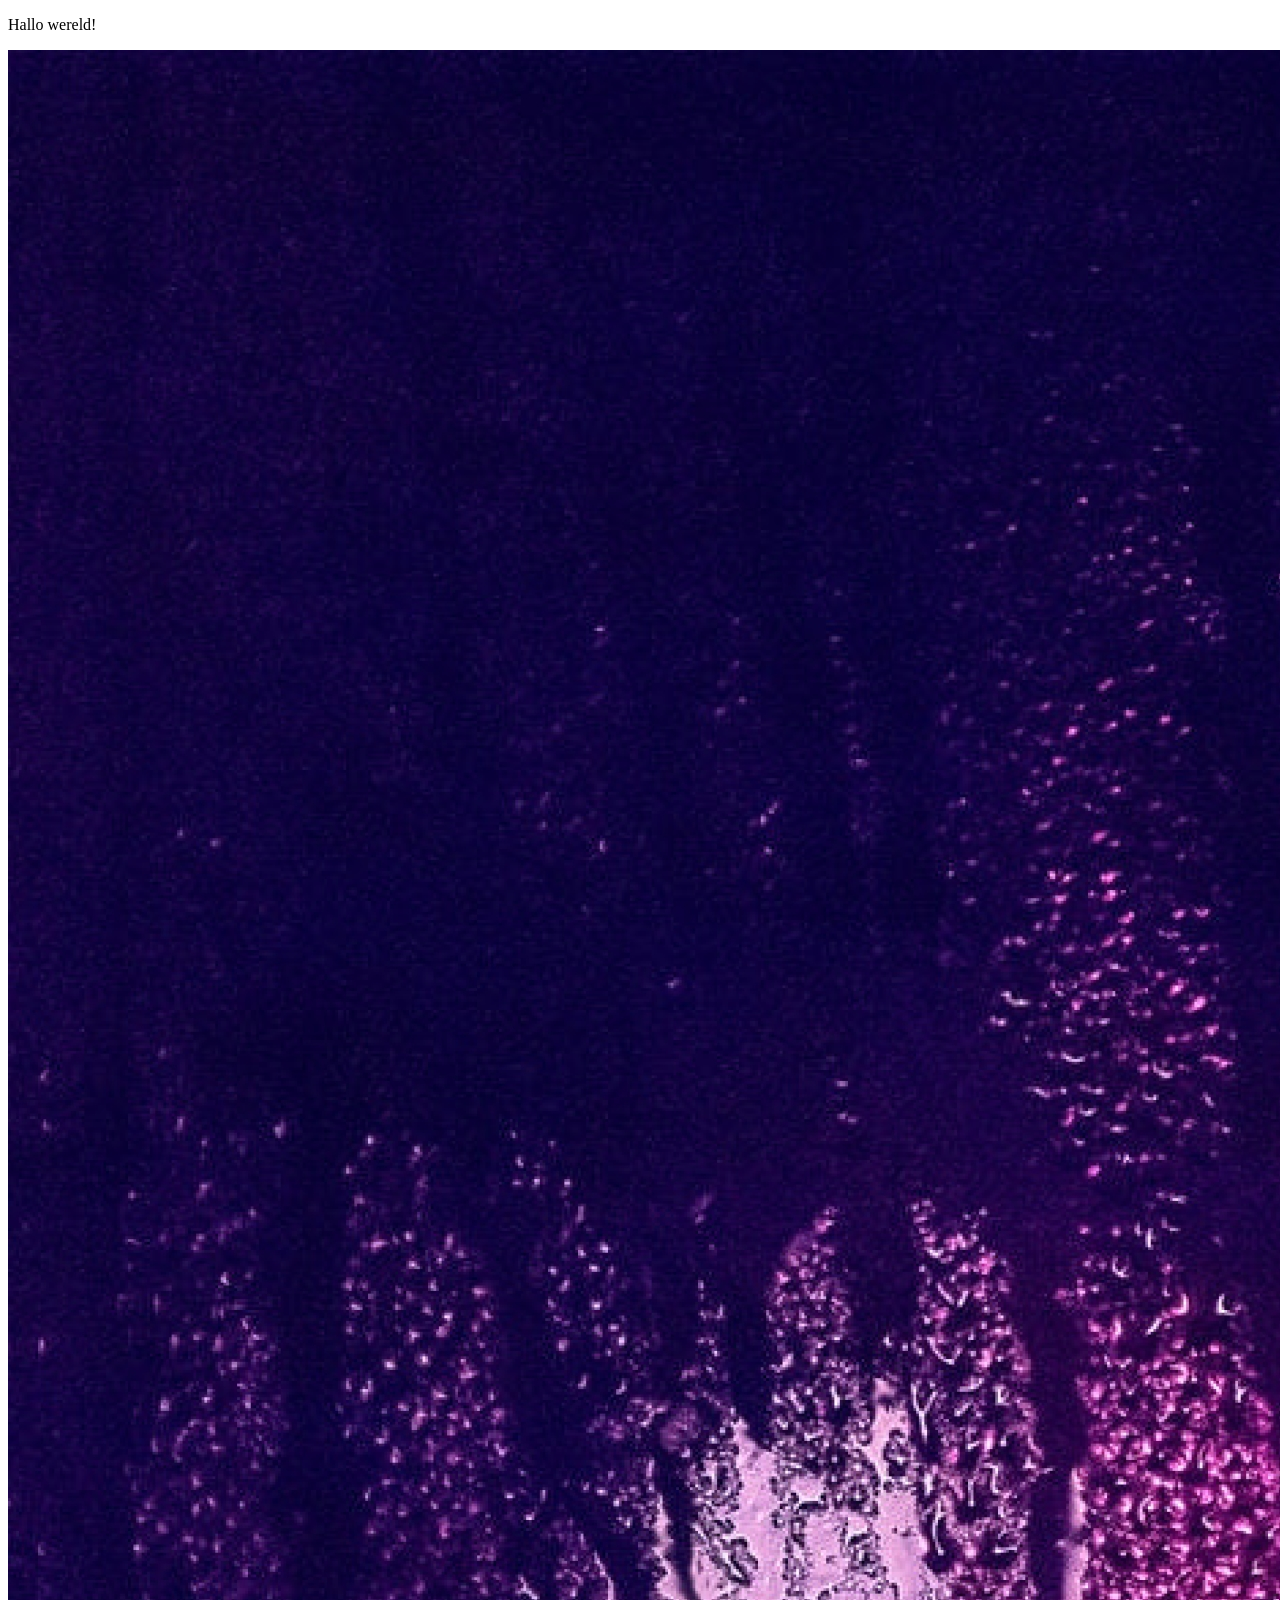
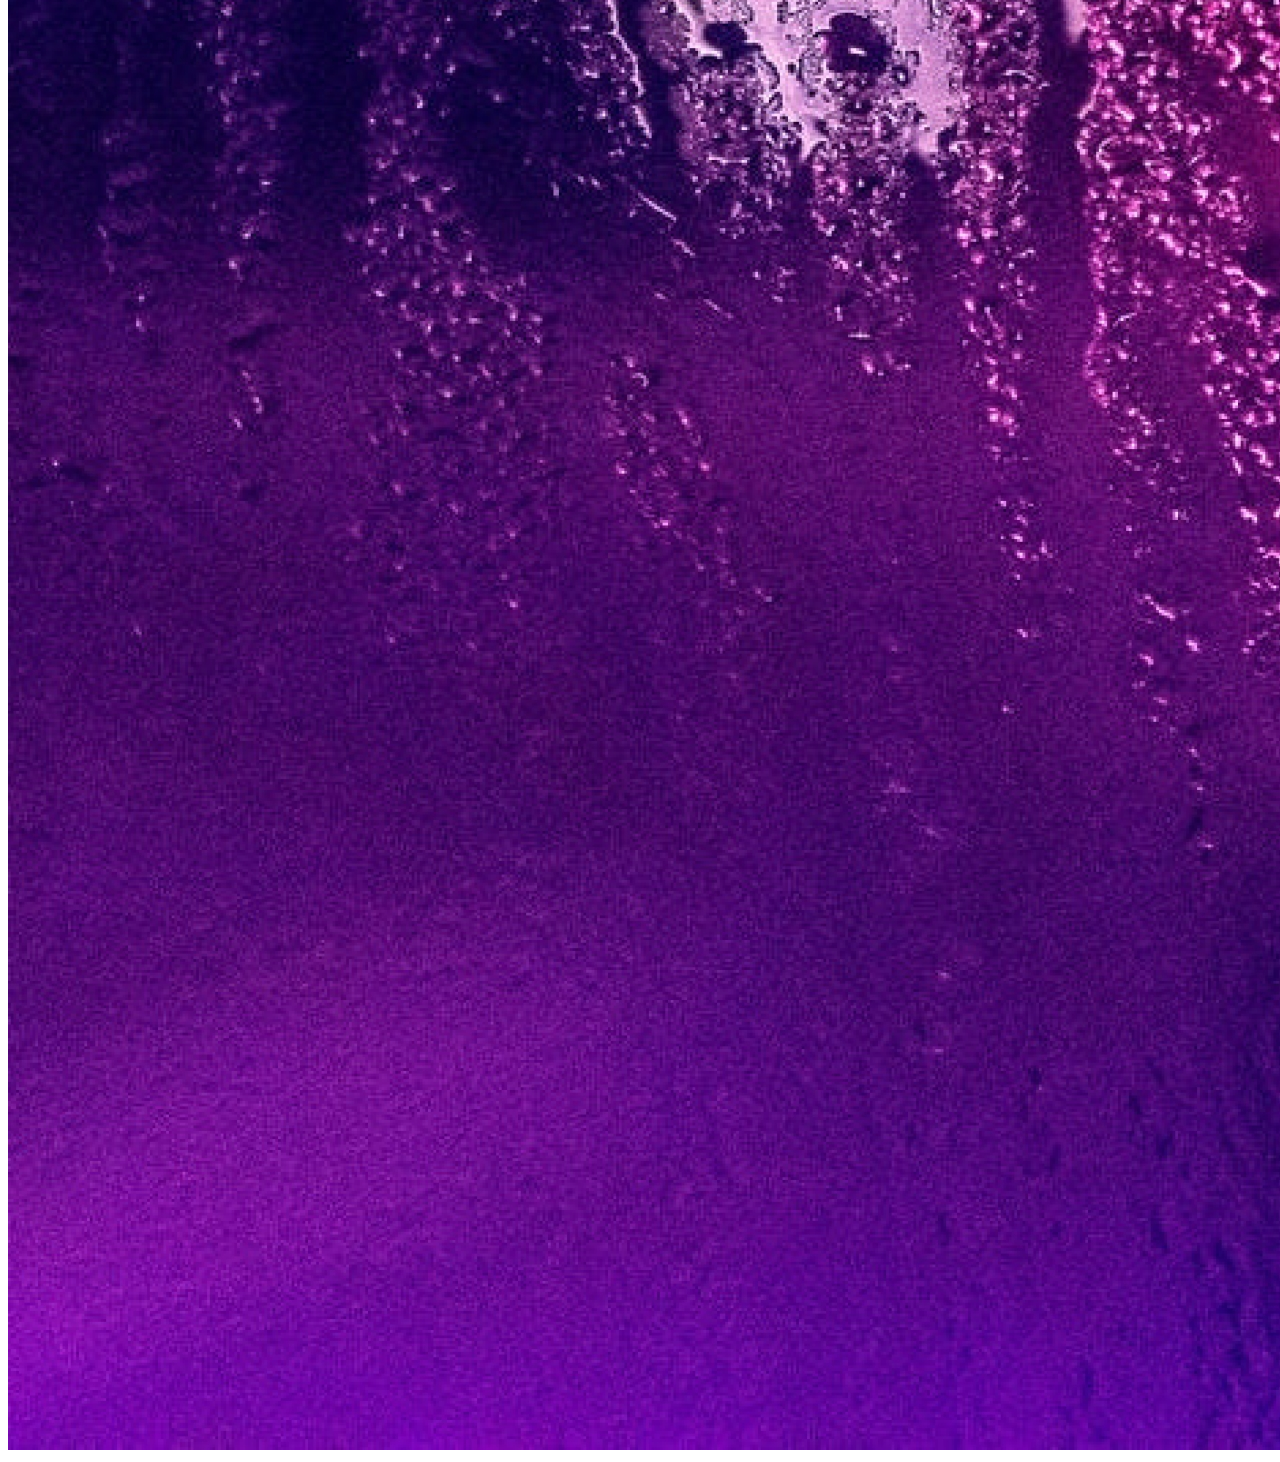
==== index.html @ 9f800e61 "added img and basic hello world text" ====
<!DOCTYPE html>
<html lang="en">
<head>
    <meta charset="UTF-8">
    <meta name="viewport" content="width=device-width, initial-scale=1.0">
    <title>Document</title>
</head>
<body>
    <p>Hallo wereld!</p>
    <img src="img/artwork.jpg" />
</body>
</html>
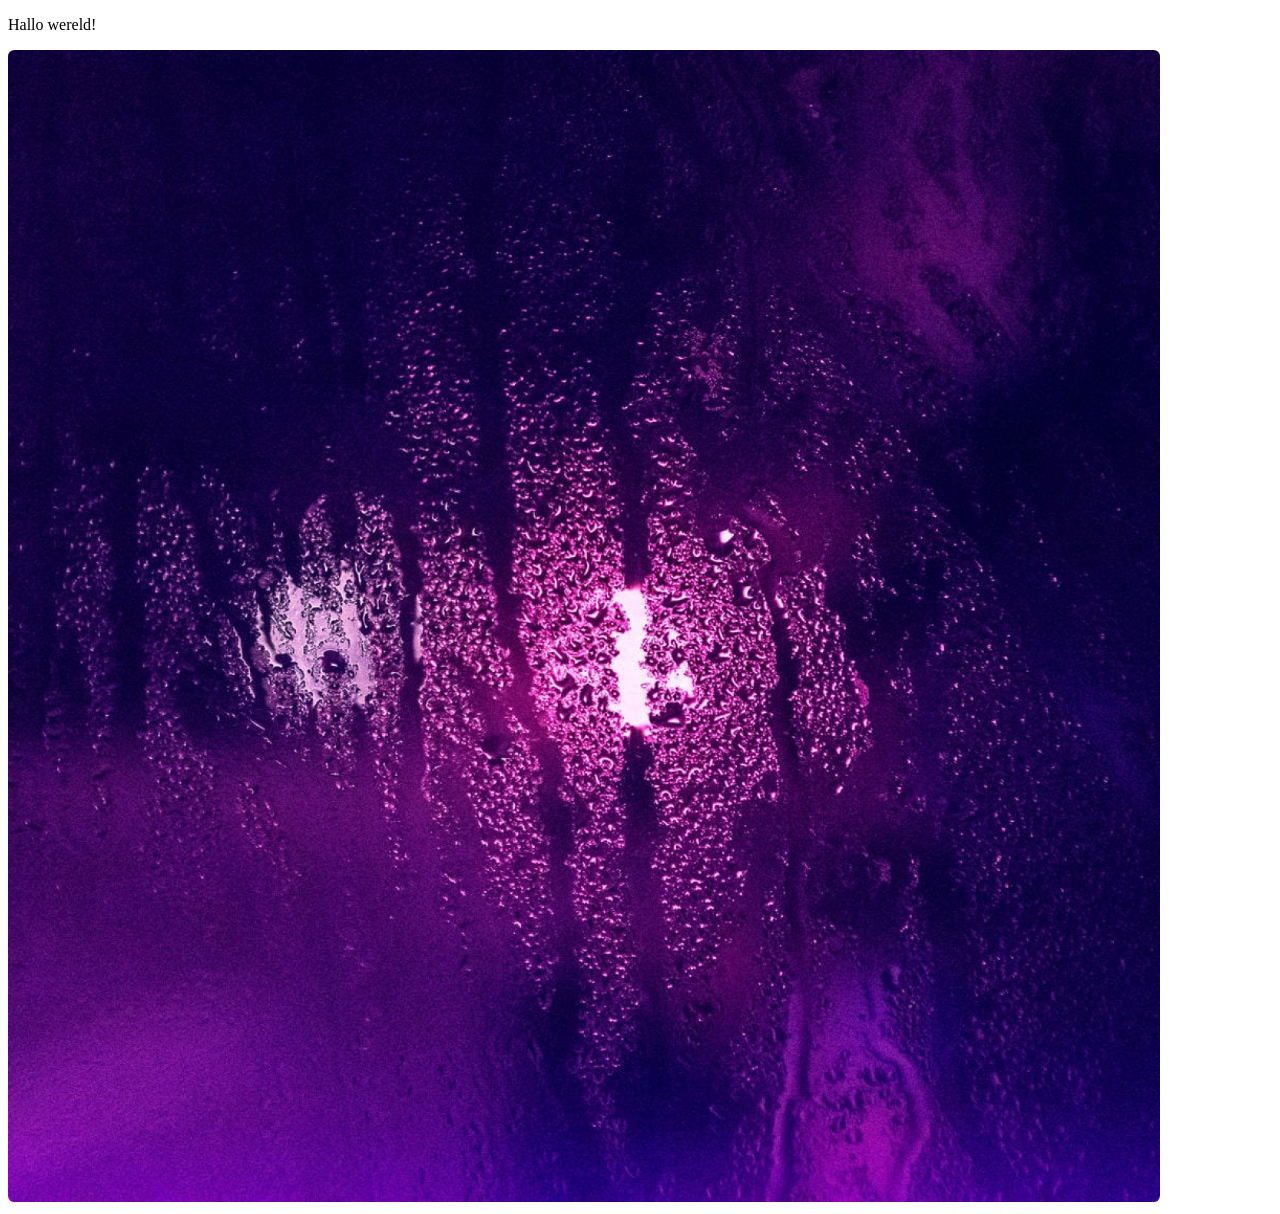
==== commit 4c7ddd2f: "forgot to reference the html file to the css file also added little border the img if you noticed" ====
--- a/index.html
+++ b/index.html
@@ -1,6 +1,7 @@
 <!DOCTYPE html>
 <html lang="en">
 <head>
+    <link rel="stylesheet" href="style.css"/>
     <meta charset="UTF-8">
     <meta name="viewport" content="width=device-width, initial-scale=1.0">
     <title>Document</title>
--- a/style.css
+++ b/style.css
@@ -0,0 +1,7 @@
+img  {
+    height: 90vw;
+    width: 90vw;
+    border-radius: 0.5vw;
+    alt: "Close-up of water droplets and condensation streaming down a glass surface, backlit by neon pink and purple light creating a moody, atmospheric glow.";
+}
+
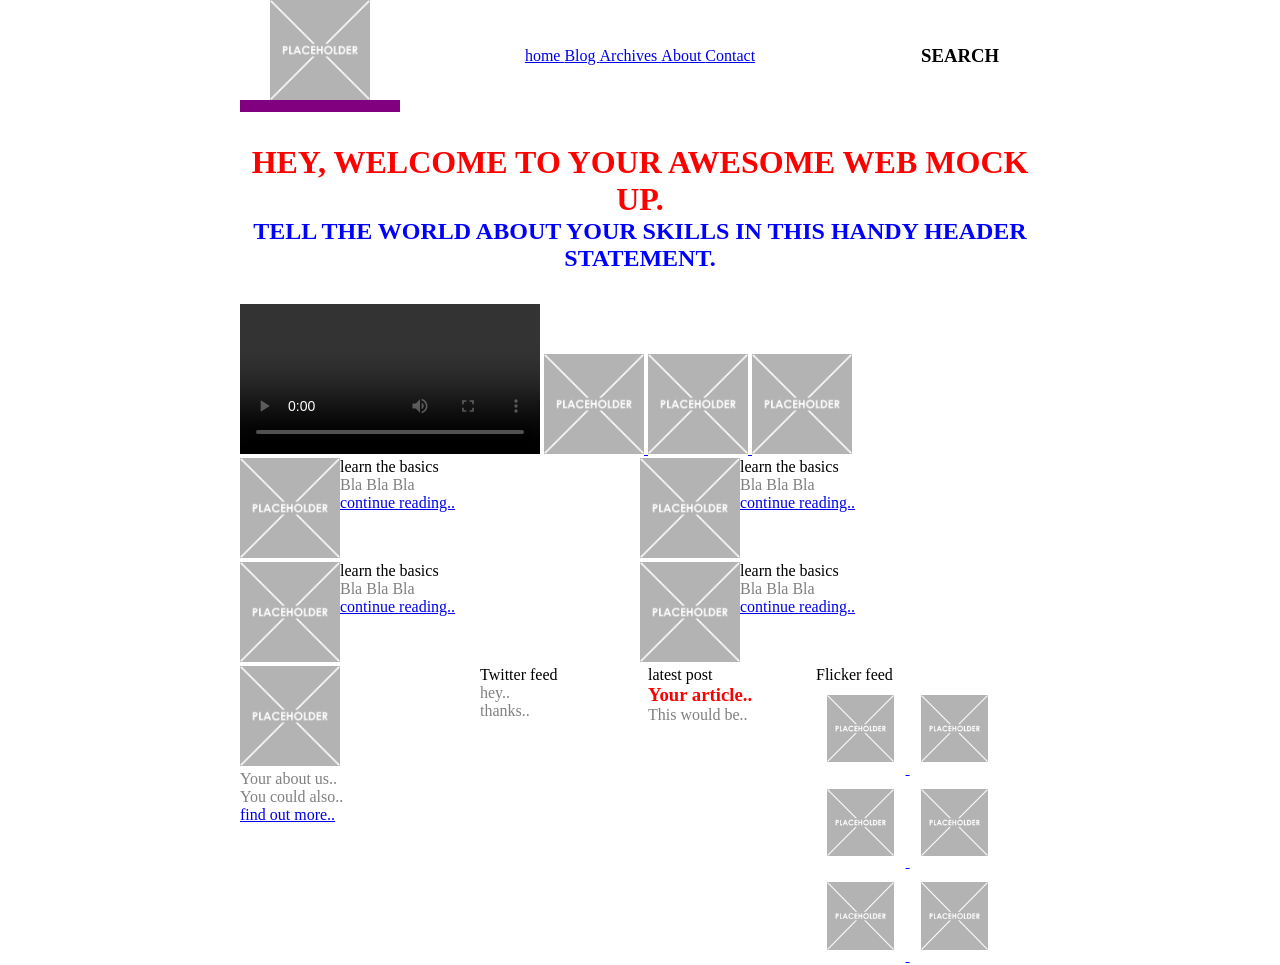
==== commit c24b3cac: "assignment" ====
--- a/index.html
+++ b/index.html
@@ -1,13 +1,207 @@
 <!DOCTYPE html>
 <html lang="en">
 <head>
-    <link rel="stylesheet" href="style.css"/>
-    <meta charset="UTF-8">
-    <meta name="viewport" content="width=device-width, initial-scale=1.0">
-    <title>Document</title>
+    <meta charset="UTF-8"/>    
+    <meta name="viewport" content="width=device-width, initial-scale=1.0"/>
+    <meta name = "description" content="Animated steampunk action-television series createdd by Christian Linke and Alex Yee."/>
+    <link rel="stylesheet"
+        type="text/css"
+        href="css/style.css"
+        />
+    <meta name="author" content="Fortiche" />
+    <title>Assignment - playing with floating</title>
 </head>
 <body>
-    <p>Hallo wereld!</p>
-    <img src="img/artwork.jpg" />
+    <nav id="main_menu">
+        <a href="#">
+            <img src="img/x.png" alt="" title="" />
+        <a/>
+        <ul>
+            <li>
+                <a href="#">
+                home
+                </a>
+            </li>
+            <li>
+                <a href="blog.html">
+                Blog
+                </a>
+            </li>
+            <li>
+                <a href="archives.html">
+                Archives
+                </a>
+            </li>
+
+            <li>
+                <a href="about.html">
+                About
+                </a>
+            </li>
+
+            <li>
+                <a href="contact.html">
+                Contact
+                </a>
+            </li>
+        </ul>
+        <form>
+        <h3>SEARCH</h3>
+        </form>
+    </nav>
+
+    <header id="company_payoff">
+        <h1>
+            Hey&comma; welcome to your awesome web mock up.
+        </h1>
+        <h2>
+            Tell the world about your skills in this handy header statement.
+        </h2>
+    </header>
+
+    <aside id="company_aside">
+        <video controls autoplay id="company_aside_video">
+            <source src="video/x.mp4" type="video/mp4">
+            <source src="video/c.ogg" type="video/ogg">
+            Hee you oldschool dude. you do not support video.
+        </video>
+
+        <a href="#">
+            <img src="img/x.png" alt="" title="" />
+        </a>
+        <a href="#">
+            <img src="img/x.png" alt="" title="" />
+        </a>
+        <a href="#">
+            <img src="img/x.png" alt="" title="" />
+        </a>
+    </aside>
+
+    <main>
+        <article class="main_article">
+            <a href="#">
+                <img src="img/x.png" alt="" title=""/>
+            </a>
+            <header>
+                learn the basics
+            </header>
+            <p>
+            Bla Bla Bla
+            </p>
+            <a href="#">
+                continue reading..
+            </a>
+        </article>
+
+        <article class="main_article">
+            <a href="#">
+                <img src="img/x.png" alt="" title=""/>
+            </a>
+            <header>
+                learn the basics
+            </header>
+            <p>
+            Bla Bla Bla
+            </p>
+            <a href="#">
+                continue reading..
+            </a>
+        </article>
+
+        <article class="main_article">
+            <a href="#">
+                <img src="img/x.png" alt="" title=""/>
+            </a>
+            <header>
+                learn the basics
+            </header>
+            <p>
+            Bla Bla Bla
+            </p>
+            <a href="#">
+                continue reading..
+            </a>
+        </article>
+
+        <article class="main_article">
+            <a href="#">
+                <img src="img/x.png" alt="" title=""/>
+            </a>
+            <header>
+                learn the basics
+            </header>
+            <p>
+            Bla Bla Bla
+            </p>
+            <a href="#">
+                continue reading..
+            </a>
+        </article>
+    </main>
+
+    <footer id="company_footer">
+        <section id="company_footer_section_1">
+            <a href="#">
+                <img src="img/x.png" alt="" title="" />
+            </a>
+            <p>
+                Your about us..
+            </p>
+            <p>
+                You could also..
+            </p>
+            <a href="#">
+                find out more..
+            </a>
+        </section>
+
+        <section id="company_footer_section_2">
+        <aside>
+            <header>
+                Twitter feed
+            </header>
+            <p>
+                hey..
+            </p>
+            <p>
+                thanks..
+            </p>
+        </aside>
+        <article>
+            <header>
+                latest post
+            </header>
+            <h1>
+                Your article..
+            </h1>
+            <p>
+                This would be..
+            </p>
+        </article>
+        <header>
+            Flicker feed
+        </header>
+            <section>
+                <a href="https://www.flickr.com/">
+                    <img src="img/x.png" alt="" title="" />
+                </a>
+                <a href="https://www.flickr.com/">
+                    <img src="img/x.png" alt="" title="" />
+                </a>
+                <a href="https://www.flickr.com/">
+                    <img src="img/x.png" alt="" title="" />
+                </a>
+                <a href="https://www.flickr.com/">
+                    <img src="img/x.png" alt="" title="" />
+                </a>
+                <a href="https://www.flickr.com/">
+                    <img src="img/x.png" alt="" title="" />
+                </a>
+                <a href="https://www.flickr.com/">
+                    <img src="img/x.png" alt="" title="" />
+                </a>
+            </section>
+        </section>
+    </footer>
 </body>
 </html>
--- a/css/style.css
+++ b/css/style.css
@@ -0,0 +1,122 @@
+* {
+    border: 0;
+    margin: 0;
+    padding: 0;
+    background-color: #fff;
+}
+
+body {
+    background-color: purple;
+    width: 800px;
+    margin: auto;
+}
+
+img {
+    width: 100px;
+
+}
+
+h1 {
+    color: red;
+}
+
+h2 {
+    color: blue;
+}
+
+p {
+    color: gray;
+}
+
+#main_menu > a {
+    width: 20%;
+    height: 100%;
+    float: left;
+}
+
+#main_menu > a >img  {
+    display: block;
+    margin: auto;
+    height: 100%;
+}
+
+#main_menu > ul {
+     width: 60%;
+    line-height: 7em;
+    float: left;
+    text-align: center;
+}
+
+#main_menu > ul > li {
+    display: inline;
+}
+
+#main_menu > form {
+    width: 20%;
+    line-height: 7em;
+    float: left;
+}
+
+#main_menu > form > h3 {
+    text-align: center;
+}
+
+#company_payoff {
+    clear: both;
+    padding-top: 2em;
+    padding-bottom: 2em;
+}
+
+#company_payoff > h1, #company_payoff > h2 {
+    text-align: center;
+    text-transform: uppercase;
+}
+
+main {
+    clear: both;
+    width: 100%;
+}
+
+main > .main_article {
+    width: 50%;
+    float: left;
+}
+
+main > .main_article > a {
+    float: left;
+}
+
+#company_footer {
+    clear: both;
+    width: 100%;
+}
+
+#company_footer_section_1 {
+    width: 30%;
+    float: left;
+}
+
+#company_footer_section_2 {
+    width: 70%;
+    float: left;
+}
+
+#company_footer_section_2 > aside {
+    width: 30%;
+    float: left;
+}
+
+#company_footer_section_2 > article {
+    width: 30%;
+    float: left;
+}
+
+#company_footer_section_2 > section {
+    width: 40%;
+    float: left;
+}
+
+#company_footer_section_2 > section > a > img {
+    width: 30%;
+    margin: 5%;
+}
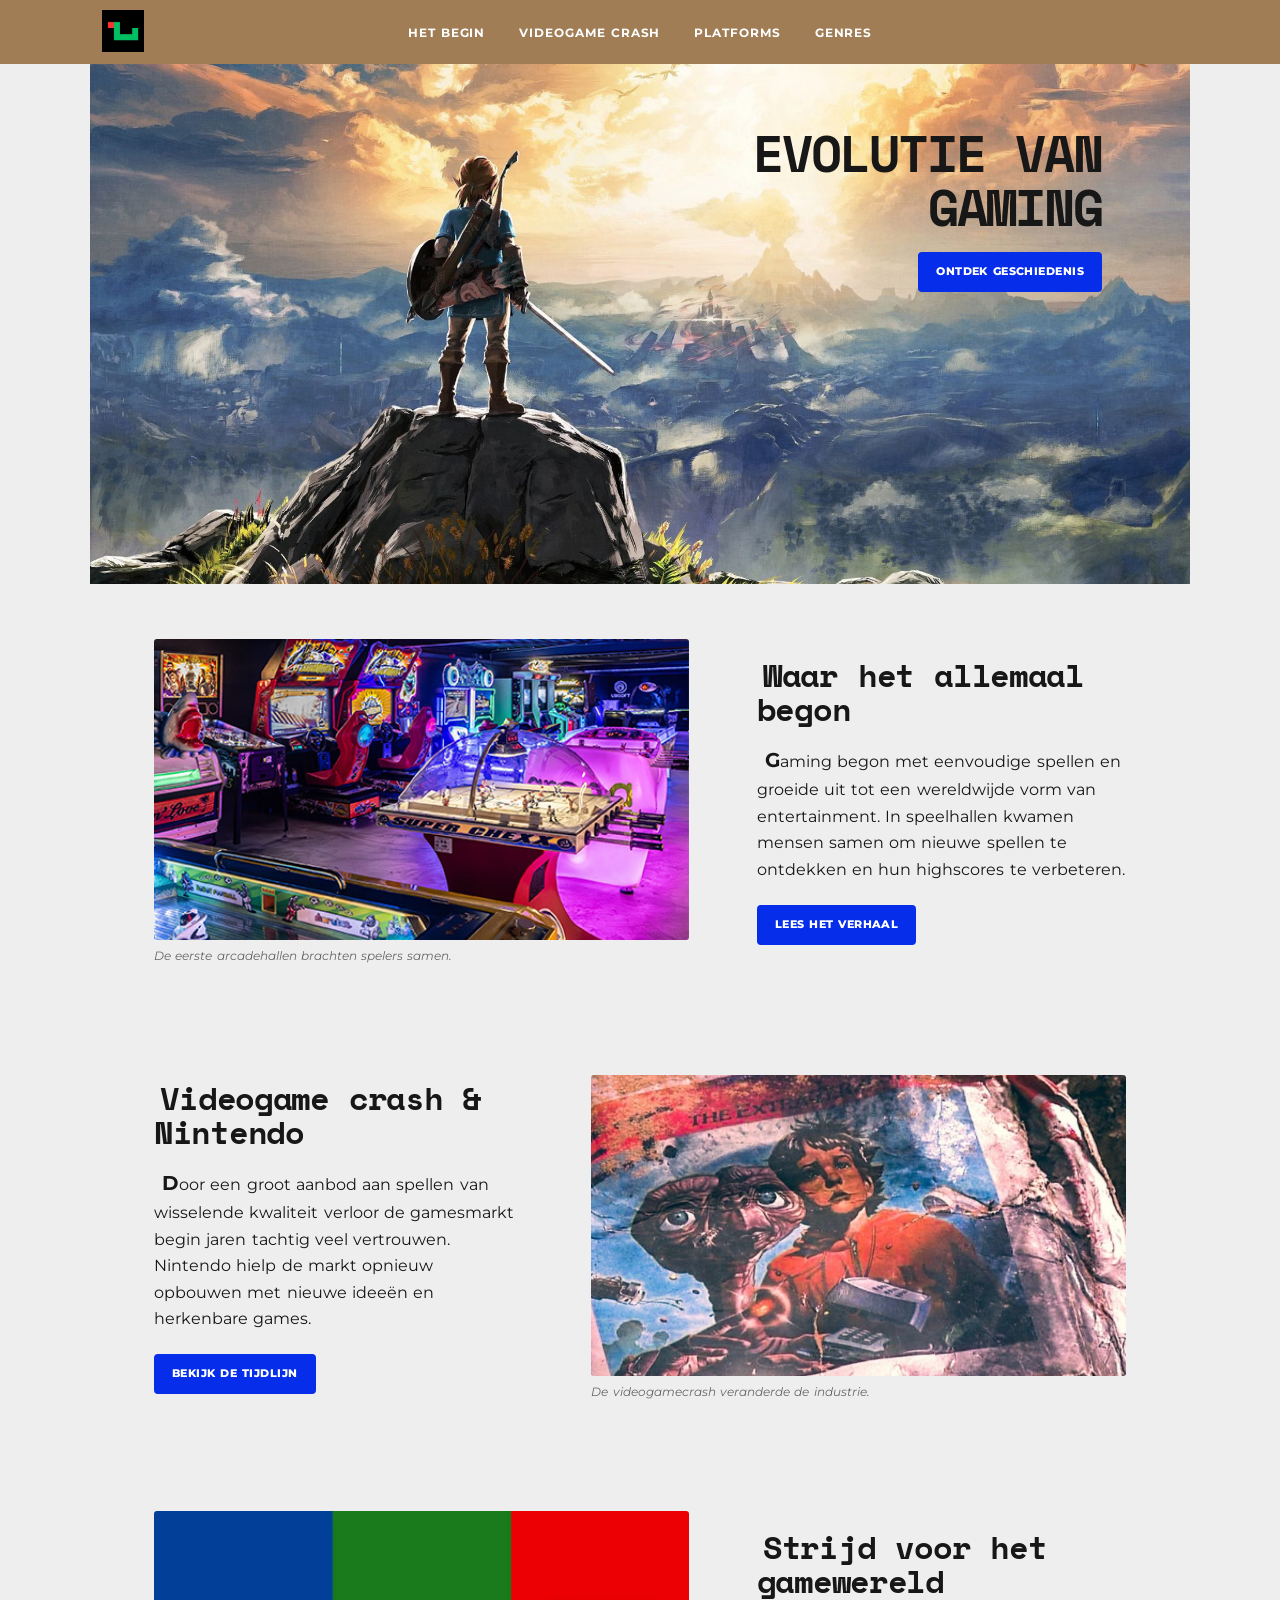
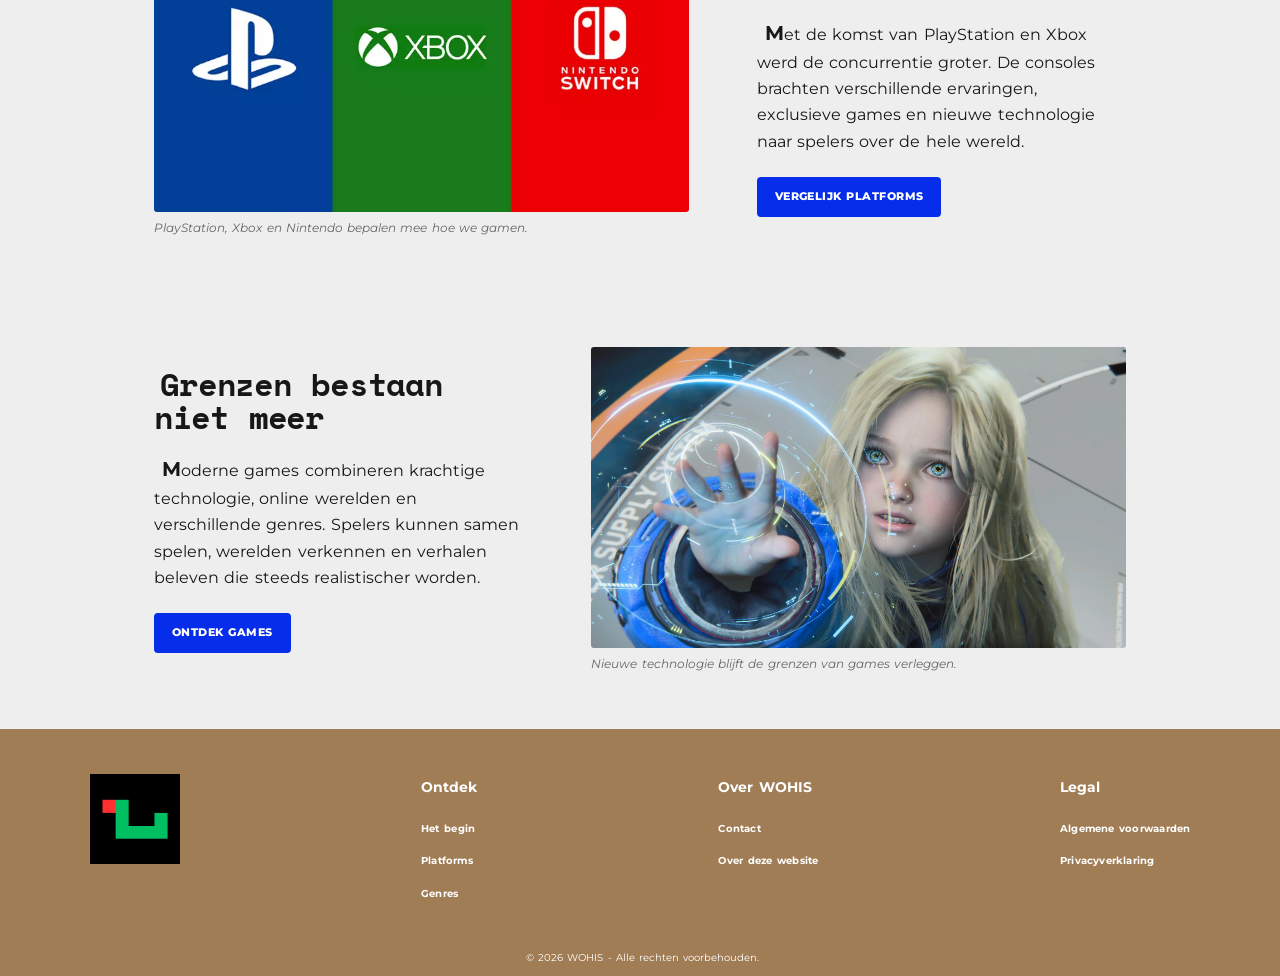
==== commit f1bc1181: "core layout and colour done only img's and text left which needs to be imported." ====
--- a/index.html
+++ b/index.html
@@ -1,207 +1,126 @@
 <!DOCTYPE html>
-<html lang="en">
+<html lang="nl">
 <head>
-    <meta charset="UTF-8"/>    
-    <meta name="viewport" content="width=device-width, initial-scale=1.0"/>
-    <meta name = "description" content="Animated steampunk action-television series createdd by Christian Linke and Alex Yee."/>
-    <link rel="stylesheet"
-        type="text/css"
-        href="css/style.css"
-        />
-    <meta name="author" content="Fortiche" />
-    <title>Assignment - playing with floating</title>
+    <meta charset="utf-8">
+    <meta name="author" content="VUL JE NAAM IN">
+    <meta name="description" content="Ontdek de geschiedenis van gaming, van de eerste arcades tot moderne videogames en consoles.">
+    <meta name="keywords" content="gaming, geschiedenis, videogames, Nintendo, PlayStation">
+    <meta name="viewport" content="width=device-width, initial-scale=1.0">
+    <title>WOHIS - Evolutie van gaming</title>
+    <link rel="icon" href="img/favicon.png" type="image/png">
+    <link rel="stylesheet" type="text/css" href="css/style.css">
 </head>
 <body>
-    <nav id="main_menu">
-        <a href="#">
-            <img src="img/x.png" alt="" title="" />
-        <a/>
-        <ul>
-            <li>
-                <a href="#">
-                home
-                </a>
-            </li>
-            <li>
-                <a href="blog.html">
-                Blog
-                </a>
-            </li>
-            <li>
-                <a href="archives.html">
-                Archives
-                </a>
-            </li>
+    <header class="site-header">
+        <a class="logo" href="index.html" aria-label="WOHIS home">
+            <img src="img/wohis-logo.png" alt="WOHIS logo" title="WOHIS logo">
+        </a>
 
-            <li>
-                <a href="about.html">
-                About
-                </a>
-            </li>
-
-            <li>
-                <a href="contact.html">
-                Contact
-                </a>
-            </li>
-        </ul>
-        <form>
-        <h3>SEARCH</h3>
-        </form>
-    </nav>
-
-    <header id="company_payoff">
-        <h1>
-            Hey&comma; welcome to your awesome web mock up.
-        </h1>
-        <h2>
-            Tell the world about your skills in this handy header statement.
-        </h2>
+        <nav class="main-nav" aria-label="Hoofdnavigatie">
+            <ul>
+                <li><a href="sub_category.html">Het begin</a></li>
+                <li><a href="sub_category.html">Videogame crash</a></li>
+                <li><a href="console_war.html">Platforms</a></li>
+                <li><a href="genres.html">Genres</a></li>
+            </ul>
+        </nav>
     </header>
 
-    <aside id="company_aside">
-        <video controls autoplay id="company_aside_video">
-            <source src="video/x.mp4" type="video/mp4">
-            <source src="video/c.ogg" type="video/ogg">
-            Hee you oldschool dude. you do not support video.
-        </video>
+    <main>
+        <section class="hero" aria-labelledby="hero-title">
+            <img src="img/zeldabotw.png" alt="Een avonturier kijkt vanaf een hoge berg uit over een uitgestrekt landschap" title="De wereld van gaming">
+            <section class="hero-copy">
+                <h1 id="hero-title">Evolutie van gaming</h1>
+                <a class="button" href="#start">Ontdek geschiedenis</a>
+            </section>
+        </section>
 
-        <a href="#">
-            <img src="img/x.png" alt="" title="" />
-        </a>
-        <a href="#">
-            <img src="img/x.png" alt="" title="" />
-        </a>
-        <a href="#">
-            <img src="img/x.png" alt="" title="" />
-        </a>
-    </aside>
+        <section class="intro content-row" id="start" aria-labelledby="intro-title">
+            <figure>
+                <img src="img/arcade-planet-awesome.png" alt="Een kleurrijke arcadehal vol klassieke speelkasten" title="De eerste arcadehallen">
+                <figcaption>De eerste arcadehallen brachten spelers samen.</figcaption>
+            </figure>
+            <article class="copy">
+                <h2 id="intro-title">Waar het allemaal begon</h2>
+                <p>Gaming begon met eenvoudige spellen en groeide uit tot een wereldwijde vorm van entertainment. In speelhallen kwamen mensen samen om nieuwe spellen te ontdekken en hun highscores te verbeteren.</p>
+                <a class="button" href="sub_category.html">Lees het verhaal</a>
+            </article>
+        </section>
 
-    <main>
-        <article class="main_article">
-            <a href="#">
-                <img src="img/x.png" alt="" title=""/>
-            </a>
-            <header>
-                learn the basics
-            </header>
-            <p>
-            Bla Bla Bla
-            </p>
-            <a href="#">
-                continue reading..
-            </a>
-        </article>
+        <section class="content-row reverse" id="tijdlijn" aria-labelledby="crash-title">
+            <article class="copy">
+                <h2 id="crash-title">Videogame crash &amp; Nintendo</h2>
+                <p>Door een groot aanbod aan spellen van wisselende kwaliteit verloor de gamesmarkt begin jaren tachtig veel vertrouwen. Nintendo hielp de markt opnieuw opbouwen met nieuwe ideeën en herkenbare games.</p>
+                <a class="button" href="sub_category.html">Bekijk de tijdlijn</a>
+            </article>
+            <figure>
+                <img src="img/E.T.-The-Extraterrestrial-Video-Game.png" alt="Een retro videogame met een klassieke spelcomputer" title="De videogamecrash">
+                <figcaption>De videogamecrash veranderde de industrie.</figcaption>
+            </figure>
+        </section>
 
-        <article class="main_article">
-            <a href="#">
-                <img src="img/x.png" alt="" title=""/>
-            </a>
-            <header>
-                learn the basics
-            </header>
-            <p>
-            Bla Bla Bla
-            </p>
-            <a href="#">
-                continue reading..
-            </a>
-        </article>
+        <section class="content-row" id="platforms" aria-labelledby="platforms-title">
+            <figure>
+                <img src="img/consoles.png" alt="Logo's van PlayStation, Xbox en Nintendo Switch naast elkaar" title="Bekende gameplatforms">
+                <figcaption>PlayStation, Xbox en Nintendo bepalen mee hoe we gamen.</figcaption>
+            </figure>
+            <article class="copy">
+                <h2 id="platforms-title">Strijd voor het gamewereld</h2>
+                <p>Met de komst van PlayStation en Xbox werd de concurrentie groter. De consoles brachten verschillende ervaringen, exclusieve games en nieuwe technologie naar spelers over de hele wereld.</p>
+                <a class="button" href="console_war.html">Vergelijk platforms</a>
+            </article>
+        </section>
 
-        <article class="main_article">
-            <a href="#">
-                <img src="img/x.png" alt="" title=""/>
-            </a>
-            <header>
-                learn the basics
-            </header>
-            <p>
-            Bla Bla Bla
-            </p>
-            <a href="#">
-                continue reading..
-            </a>
-        </article>
-
-        <article class="main_article">
-            <a href="#">
-                <img src="img/x.png" alt="" title=""/>
-            </a>
-            <header>
-                learn the basics
-            </header>
-            <p>
-            Bla Bla Bla
-            </p>
-            <a href="#">
-                continue reading..
-            </a>
-        </article>
+        <section class="content-row reverse" aria-labelledby="future-title">
+            <article class="copy">
+                <h2 id="future-title">Grenzen bestaan niet meer</h2>
+                <p>Moderne games combineren krachtige technologie, online werelden en verschillende genres. Spelers kunnen samen spelen, werelden verkennen en verhalen beleven die steeds realistischer worden.</p>
+                <a class="button" href="genres.html">Ontdek games</a>
+            </article>
+            <figure>
+                <img src="img/pragmata_fh4q.3840.png" alt="Een futuristische gamewereld met een personage en digitale interface" title="Moderne gaming en technologie">
+                <figcaption>Nieuwe technologie blijft de grenzen van games verleggen.</figcaption>
+            </figure>
+        </section>
     </main>
 
-    <footer id="company_footer">
-        <section id="company_footer_section_1">
-            <a href="#">
-                <img src="img/x.png" alt="" title="" />
-            </a>
-            <p>
-                Your about us..
-            </p>
-            <p>
-                You could also..
-            </p>
-            <a href="#">
-                find out more..
+    <footer class="site-footer">
+        <section class="footer-brand">
+            <a href="index.html" aria-label="WOHIS home">
+                <img src="img/wohis-logo.png"
+                    alt="WOHIS logo"
+                    title="WOHIS logo">
             </a>
         </section>
 
-        <section id="company_footer_section_2">
-        <aside>
-            <header>
-                Twitter feed
-            </header>
-            <p>
-                hey..
-            </p>
-            <p>
-                thanks..
-            </p>
-        </aside>
-        <article>
-            <header>
-                latest post
-            </header>
-            <h1>
-                Your article..
-            </h1>
-            <p>
-                This would be..
-            </p>
-        </article>
-        <header>
-            Flicker feed
-        </header>
-            <section>
-                <a href="https://www.flickr.com/">
-                    <img src="img/x.png" alt="" title="" />
-                </a>
-                <a href="https://www.flickr.com/">
-                    <img src="img/x.png" alt="" title="" />
-                </a>
-                <a href="https://www.flickr.com/">
-                    <img src="img/x.png" alt="" title="" />
-                </a>
-                <a href="https://www.flickr.com/">
-                    <img src="img/x.png" alt="" title="" />
-                </a>
-                <a href="https://www.flickr.com/">
-                    <img src="img/x.png" alt="" title="" />
-                </a>
-                <a href="https://www.flickr.com/">
-                    <img src="img/x.png" alt="" title="" />
-                </a>
-            </section>
-        </section>
+        <nav aria-label="Ontdek">
+            <ul>
+                <li><strong>Ontdek</strong></li>
+                <li><a href="sub_category.html">Het begin</a></li>
+                <li><a href="console_war.html">Platforms</a></li>
+                <li><a href="genres.html">Genres</a></li>
+            </ul>
+        </nav>
+
+        <nav aria-label="Over WOHIS">
+            <ul>
+                <li><strong>Over WOHIS</strong></li>
+                <li><a href="contact.html">Contact</a></li>
+                <li><a href="contact.html">Over deze website</a></li>
+            </ul>
+        </nav>
+
+        <nav aria-label="Legal">
+            <ul>
+                <li><strong>Legal</strong></li>
+                <li><a href="contact.html">Algemene voorwaarden</a></li>
+                <li><a href="contact.html">Privacyverklaring</a></li>
+            </ul>
+        </nav>
+
+        <p class="copyright">
+            &copy; 2026 WOHIS - Alle rechten voorbehouden.
+        </p>
     </footer>
 </body>
-</html>+</html>
--- a/css/style.css
+++ b/css/style.css
@@ -1,122 +1,746 @@
+@import url('https://fonts.googleapis.com/css2?family=Montserrat:wght@400;500;700;800&family=Space+Mono:wght@400;700&display=swap');
+
+/* Algemene instellingen */
 * {
-    border: 0;
+    box-sizing: border-box;
+}
+
+html {
+    scroll-behavior: smooth;
+}
+
+body {
+    margin: 0;
+    background-color: #eeeeee;
+    color: #171717;
+    font-family: 'Montserrat', sans-serif;
+    line-height: 1.6;
+    word-spacing: 0.08em;
+}
+
+.site-header {
+    position: relative;
+    min-height: 64px;
+    padding: 12px 5%;
+    background-color: #a17d56;
+    display: flex;
+    align-items: center;
+    justify-content: center;
+}
+
+.logo {
+    position: absolute;
+    left: 8%;
+    top: 10px;
+    display: block;
+}
+
+.logo img {
+    width: 42px;
+    height: 42px;
+    object-fit: contain;
+}
+
+.main-nav ul,
+.site-footer ul {
     margin: 0;
     padding: 0;
+    list-style: none;
+}
+
+.main-nav ul {
+    display: flex;
+    justify-content: center;
+    flex-wrap: wrap;
+    gap: 34px;
+}
+
+.main-nav a,
+.site-footer a {
+    color: #ffffff;
+    text-decoration: none;
+    text-transform: uppercase;
+    letter-spacing: 0.08em;
+    font-size: 0.72rem;
+    font-weight: 700;
+}
+
+a:hover {
+    color: #ffe08a;
+    text-decoration: underline;
+}
+
+a:active {
+    color: #ffcf00;
+}
+
+a:visited {
+    color: #f5e7d4;
+}
+
+main > section {
+    width: min(1100px, 90%);
+    margin: 0 auto;
+}
+
+.hero {
+    position: relative;
+    min-height: 360px;
+    overflow: hidden;
+}
+
+.hero > img {
+    display: block;
+    width: 100%;
+    height: 360px;
+    object-fit: cover;
+}
+
+.hero-copy {
+    position: absolute;
+    top: 12%;
+    right: 8%;
+    max-width: 390px;
+    text-align: right;
+}
+
+h1,
+h2 {
+    margin: 0 0 18px;
+    font-family: 'Space Mono', monospace;
+    font-weight: 700;
+    line-height: 1.05;
+    letter-spacing: -0.04em;
+    text-indent: 0.2em;
+}
+
+h1 {
+    font-size: clamp(2rem, 4vw, 3.5rem);
+    text-transform: uppercase;
+}
+
+h2 {
+    font-size: clamp(1.35rem, 2.5vw, 2rem);
+}
+
+p {
+    margin: 0 0 22px;
+    line-height: 1.65;
+    text-indent: 0.5em;
+}
+
+.button {
+    display: inline-block;
+    padding: 9px 16px;
+    border: 2px double #062eea;
+    border-color: #062eea;
+    border-style: double;
+    border-width: 2px;
+    border-radius: 4px;
+    background-color: #062eea;
+    color: #ffffff;
+    text-decoration: none;
+    text-transform: uppercase;
+    letter-spacing: 0.04em;
+    font-size: 0.7rem;
+    font-weight: 800;
+}
+
+.button:hover {
+    background-color: #ffffff;
+    color: #062eea;
+}
+
+.content-row {
+    display: flex;
+    align-items: center;
+    justify-content: space-between;
+    gap: 7%;
+    padding: 55px 5%;
+}
+
+.content-row figure {
+    flex: 1 1 55%;
+    min-width: 0;
+    margin: 0;
+}
+
+.content-row figure img {
+    display: block;
+    width: 100%;
+    aspect-ratio: 16 / 9;
+    object-fit: cover;
+    border-radius: 3px;
+}
+
+figcaption {
+    margin-top: 7px;
+    color: #666666;
+    font-size: 0.72rem;
+    font-style: italic;
+}
+
+.copy {
+    flex: 1 1 38%;
+}
+
+.copy p::first-letter {
+    font-size: 1.25em;
+    font-weight: 700;
+}
+
+.site-footer {
+    position: relative;
+    display: flex;
+    align-items: flex-start;
+    justify-content: space-between;
+    flex-wrap: wrap;
+    gap: 30px;
+    padding: 45px 7% 65px;
+    background-color: #a17d56;
+    color: #ffffff;
+}
+
+.footer-brand img {
+    width: 90px;
+    height: auto;
+}
+
+.site-footer li {
+    margin-bottom: 7px;
+}
+
+.site-footer li strong {
+    display: inline-block;
+    margin-bottom: 8px;
+    font-size: 0.9rem;
+}
+
+.site-footer a {
+    font-size: 0.65rem;
+    text-transform: none;
+    letter-spacing: 0.02em;
+}
+
+.copyright {
+    position: absolute;
+    right: 7%;
+    bottom: 10px;
+    left: 7%;
+    margin: 0;
+    text-align: center;
+    font-size: 0.65rem;
+}
+
+.cookie-message {
+    position: fixed;
+    z-index: 9999;
+    right: 16px;
+    bottom: 16px;
+    max-width: 290px;
+    padding: 14px;
+    border: 1px solid #333333;
+    background-color: #ffffff;
+    box-shadow: 0 2px 12px #00000033;
+    font-size: 0.75rem;
+}
+
+.cookie-message p {
+    margin-bottom: 6px;
+}
+
+.cookie-message a {
+    color: #062eea;
+}
+
+/* Tabelstijl voor bijvoorbeeld een overzichtspagina */
+table {
+    width: 100%;
+    border-collapse: collapse;
+}
+
+th,
+td {
+    padding: 10px;
+    text-align: left;
+    border: 1px solid #777777;
+}
+
+tbody tr:nth-child(even) {
+    background-color: #cff;
+}
+
+tbody tr:nth-child(odd) {
     background-color: #fff;
 }
 
-body {
-    background-color: purple;
-    width: 800px;
-    margin: auto;
-}
-
-img {
-    width: 100px;
-
-}
-
-h1 {
-    color: red;
-}
-
-h2 {
-    color: blue;
-}
-
-p {
-    color: gray;
-}
-
-#main_menu > a {
-    width: 20%;
-    height: 100%;
+/* Een float-voorbeeld voor afbeeldingen in tekstpagina's */
+.article-image {
     float: left;
-}
-
-#main_menu > a >img  {
+    width: 40%;
+    margin: 0 22px 14px 0;
+}
+
+/* Selecteert directe links binnen navigatie-items */
+nav > ul > li > a {
+    transition: color 0.2s ease;
+}
+
+/* =================================
+   CONTACT PAGINA
+================================= */
+
+.contact-main {
+    background-color: #ffffff;
+}
+
+.contact-intro {
+    min-height: 310px;
+    padding: 65px 6%;
+    background-color: #ffffff;
+}
+
+.contact-intro h1 {
+    margin-bottom: 30px;
+    font-family: 'Montserrat', sans-serif;
+    font-size: 3rem;
+    font-weight: 500;
+}
+
+.contact-intro p {
+    max-width: 620px;
+    font-size: 0.85rem;
+    line-height: 1.7;
+}
+
+.contact-form-section {
+    padding: 55px 3%;
+    background-color: #807809;
+}
+
+.contact-form-section fieldset {
+    display: grid;
+    grid-template-columns: 1fr 1.5fr;
+    gap: 25px;
+    padding: 0;
+    border: none;
+}
+
+.contact-form-section legend {
+    position: absolute;
+    width: 1px;
+    height: 1px;
+    overflow: hidden;
+    clip: rect(0, 0, 0, 0);
+}
+
+.contact-fields {
+    display: flex;
+    flex-direction: column;
+    justify-content: center;
+    gap: 12px;
+}
+
+.contact-fields p {
+    margin: 0;
+}
+
+.contact-fields label,
+.message-field label {
     display: block;
-    margin: auto;
-    height: 100%;
-}
-
-#main_menu > ul {
-     width: 60%;
-    line-height: 7em;
-    float: left;
+    margin-bottom: 5px;
+    color: #ffffff;
+    font-size: 0.8rem;
+}
+
+.contact-fields input,
+.contact-fields select {
+    width: 100%;
+    min-height: 38px;
+    padding: 8px;
+    border: 1px solid #aaaaaa;
+    border-radius: 5px;
+    background-color: #eeeeee;
+    font-family: inherit;
+    font-size: 0.8rem;
+}
+
+.message-field {
+    display: flex;
+    flex-direction: column;
+    justify-content: center;
+}
+
+.message-field textarea {
+    width: 100%;
+    min-height: 170px;
+    padding: 12px;
+    border: 2px solid #062eea;
+    border-radius: 5px;
+    background-color: #eeeeee;
+    font-family: inherit;
+    font-size: 0.85rem;
+    resize: vertical;
+}
+
+.message-field input[type="submit"] {
+    width: 100%;
+    margin-top: 15px;
+    padding: 12px;
+    border: 2px double #062eea;
+    border-color: #062eea;
+    border-style: double;
+    border-width: 2px;
+    border-radius: 5px;
+    background-color: #062eea;
+    color: #ffffff;
+    font-family: inherit;
+    font-weight: bold;
+    cursor: pointer;
+}
+
+.message-field input[type="submit"]:hover {
+    background-color: #ffffff;
+    color: #062eea;
+}
+
+
+/* =================================
+   GENRES PAGINA
+================================= */
+
+.genres-main {
+    padding: 35px 3% 50px;
+    background-color: #ffffff;
+}
+
+.genres-main > h1 {
+    margin: 0 0 45px;
     text-align: center;
-}
-
-#main_menu > ul > li {
-    display: inline;
-}
-
-#main_menu > form {
-    width: 20%;
-    line-height: 7em;
-    float: left;
-}
-
-#main_menu > form > h3 {
+    font-size: 3rem;
+    font-weight: 800;
+}
+
+.genre-row {
+    display: flex;
+    align-items: center;
+    justify-content: space-between;
+    gap: 7%;
+    margin-bottom: 25px;
+    padding: 0 7%;
+}
+
+.genre-row.reverse {
+    flex-direction: row-reverse;
+}
+
+.genre-description {
+    flex: 1 1 35%;
+    min-width: 0;
+    padding: 15px;
+}
+
+.genre-description h2 {
+    margin-bottom: 20px;
     text-align: center;
-}
-
-#company_payoff {
-    clear: both;
-    padding-top: 2em;
-    padding-bottom: 2em;
-}
-
-#company_payoff > h1, #company_payoff > h2 {
-    text-align: center;
-    text-transform: uppercase;
-}
-
-main {
-    clear: both;
+    font-family: Georgia, serif;
+    font-size: 1.5rem;
+    font-weight: 400;
+}
+
+.genre-description p {
+    font-family: Georgia, serif;
+    font-size: 0.78rem;
+    line-height: 1.5;
+    text-indent: 0.5em;
+}
+
+.genre-image {
+    flex: 1 1 60%;
+    min-width: 0;
+    margin: 0;
+}
+
+.genre-image img {
+    display: block;
     width: 100%;
-}
-
-main > .main_article {
-    width: 50%;
-    float: left;
-}
-
-main > .main_article > a {
-    float: left;
-}
-
-#company_footer {
-    clear: both;
+    aspect-ratio: 16 / 9;
+    object-fit: cover;
+    border-radius: 3px;
+}
+
+.genre-image figcaption {
+    margin-top: 5px;
+    color: #777777;
+    font-size: 0.65rem;
+    font-style: italic;
+}
+
+
+/* =================================
+   MOBIELE WEERGAVE
+================================= */
+
+@media screen and (max-width: 768px) {
+
+    /* Contactpagina */
+
+    .contact-intro {
+        min-height: auto;
+        padding: 25px 5% 35px;
+    }
+
+    .contact-intro h1 {
+        margin-bottom: 18px;
+        font-size: 2rem;
+    }
+
+    .contact-intro p {
+        font-size: 0.7rem;
+    }
+
+    .contact-form-section {
+        padding: 25px 5%;
+    }
+
+    .contact-form-section fieldset {
+        display: flex;
+        flex-direction: column;
+        gap: 15px;
+    }
+
+    .contact-fields {
+        gap: 8px;
+    }
+
+    .contact-fields input,
+    .contact-fields select {
+        min-height: 30px;
+        padding: 5px;
+        font-size: 0.7rem;
+    }
+
+    .contact-fields label,
+    .message-field label {
+        color: #171717;
+        font-size: 0.7rem;
+    }
+
+    .message-field textarea {
+        min-height: 120px;
+        font-size: 0.7rem;
+    }
+
+    .message-field input[type="submit"] {
+        margin-top: 10px;
+        padding: 9px;
+        font-size: 0.7rem;
+    }
+
+
+    /* Genrespagina */
+
+    .genres-main {
+        padding: 25px 5%;
+    }
+
+    .genres-main > h1 {
+        margin-bottom: 20px;
+        font-size: 1.5rem;
+        font-family: Georgia, serif;
+        font-weight: 400;
+    }
+
+    .genre-row,
+    .genre-row.reverse {
+        flex-direction: column;
+        gap: 10px;
+        margin-bottom: 20px;
+        padding: 0;
+    }
+
+    .genre-description {
+        order: 2;
+        width: 100%;
+        padding: 8px 5px;
+    }
+
+    .genre-image {
+        order: 1;
+        width: 100%;
+    }
+
+    .genre-description h2 {
+        margin-bottom: 8px;
+        font-size: 1rem;
+    }
+
+    .genre-description p {
+        font-size: 0.65rem;
+        line-height: 1.5;
+    }
+
+    .genre-image img {
+        aspect-ratio: 16 / 9;
+    }
+
+}
+
+/* Desktop: viewport breder dan 768px */
+@media screen and (min-width: 769px) {
+    .content-row.reverse {
+        flex-direction: row;
+    }
+
+    .content-row:not(.reverse) {
+        flex-direction: row;
+    }
+
+    .hero > img {
+        height: min(42vw, 520px);
+    }
+}
+
+/* Mobiel en kleine tablets */
+@media screen and (max-width: 768px) {
+    .site-header {
+        min-height: 74px;
+        padding: 12px 14px 12px 62px;
+    }
+
+    .logo {
+        left: 12px;
+        top: 15px;
+    }
+
+    .logo img {
+        width: 38px;
+        height: 38px;
+    }
+
+    .main-nav ul {
+        gap: 7px 14px;
+    }
+
+    .main-nav a {
+        font-size: 0.55rem;
+    }
+
+    main > section {
+        width: 100%;
+    }
+
+    .hero {
+        min-height: 230px;
+    }
+
+    .hero > img {
+        height: 230px;
+    }
+
+    .hero-copy {
+        top: 12%;
+        right: 5%;
+        max-width: 230px;
+    }
+
+    h1 {
+        font-size: 1.55rem;
+    }
+
+    .content-row,
+    .content-row.reverse {
+        flex-direction: column;
+        align-items: stretch;
+        gap: 20px;
+        padding: 28px 7%;
+    }
+
+    .content-row figure,
+    .copy {
+        width: 100%;
+        flex-basis: auto;
+    }
+
+    .content-row.reverse .copy {
+        order: 2;
+    }
+
+    .content-row.reverse figure {
+        order: 1;
+    }
+
+    .copy h2 {
+        font-size: 1.3rem;
+    }
+
+    .copy p {
+        font-size: 0.85rem;
+    }
+
+    .site-footer {
+        display: grid;
+        grid-template-columns: 1fr 1fr;
+        gap: 24px;
+        padding: 30px 7% 65px;
+    }
+
+    .footer-brand {
+        grid-column: 1 / -1;
+    }
+
+    .footer-brand img {
+        width: 65px;
+    }
+
+    .copyright {
+        font-size: 0.55rem;
+    }
+
+    .cookie-message {
+        right: 8px;
+        bottom: 8px;
+        max-width: 230px;
+    }
+
+    .article-image {
+        float: none;
+        width: 100%;
+        margin: 0 0 14px;
+    }
+}
+
+/* Formulier */
+.contact-main {
+    min-height: 65vh;
+    padding-top: 35px;
+    padding-bottom: 35px;
+}
+
+fieldset {
+    padding: 22px;
+    border: 2px double #a17d56;
+}
+
+legend {
+    padding: 0 8px;
+    font-weight: 700;
+}
+
+label {
+    display: block;
+    margin-bottom: 5px;
+    font-weight: 700;
+}
+
+input:not([type="submit"]),
+textarea {
     width: 100%;
-}
-
-#company_footer_section_1 {
-    width: 30%;
-    float: left;
-}
-
-#company_footer_section_2 {
-    width: 70%;
-    float: left;
-}
-
-#company_footer_section_2 > aside {
-    width: 30%;
-    float: left;
-}
-
-#company_footer_section_2 > article {
-    width: 30%;
-    float: left;
-}
-
-#company_footer_section_2 > section {
-    width: 40%;
-    float: left;
-}
-
-#company_footer_section_2 > section > a > img {
-    width: 30%;
-    margin: 5%;
-}+    padding: 10px;
+    border: 1px solid #777777;
+    font: inherit;
+}
+
+textarea {
+    resize: vertical;
+}
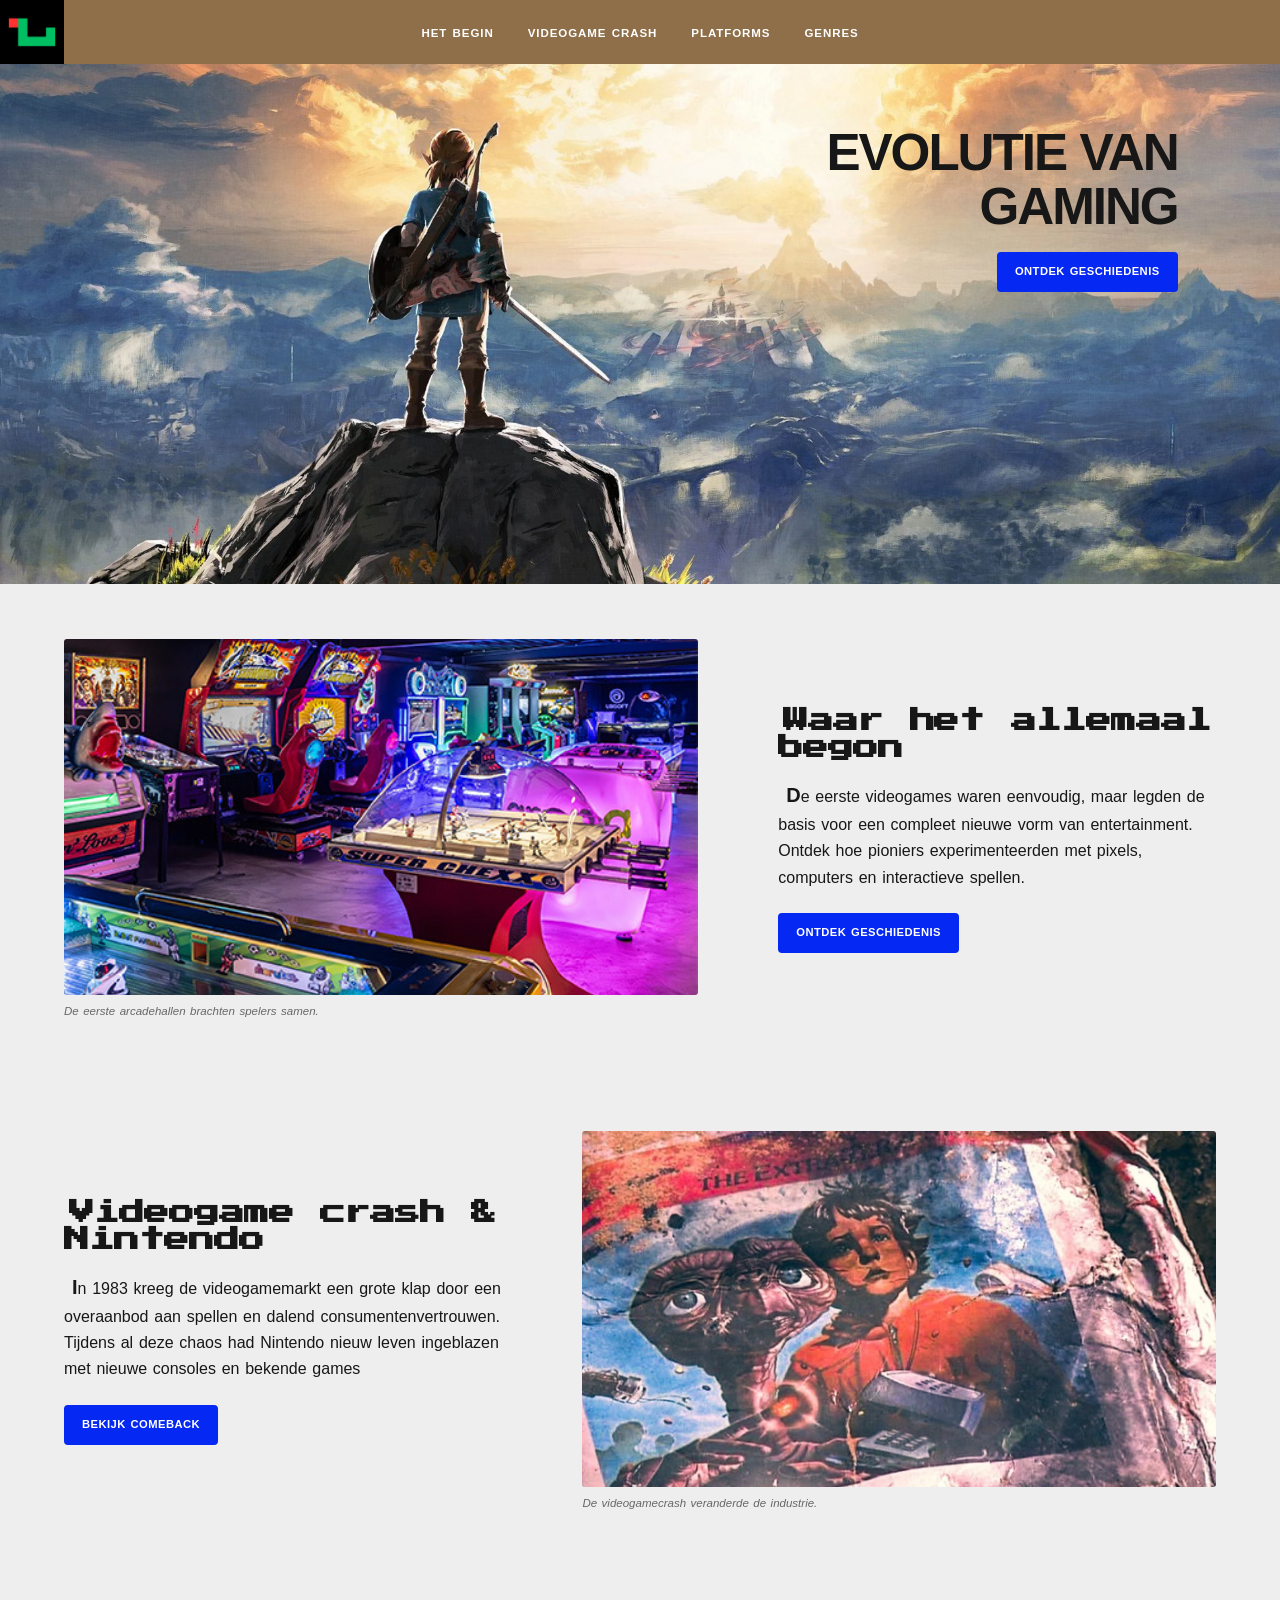
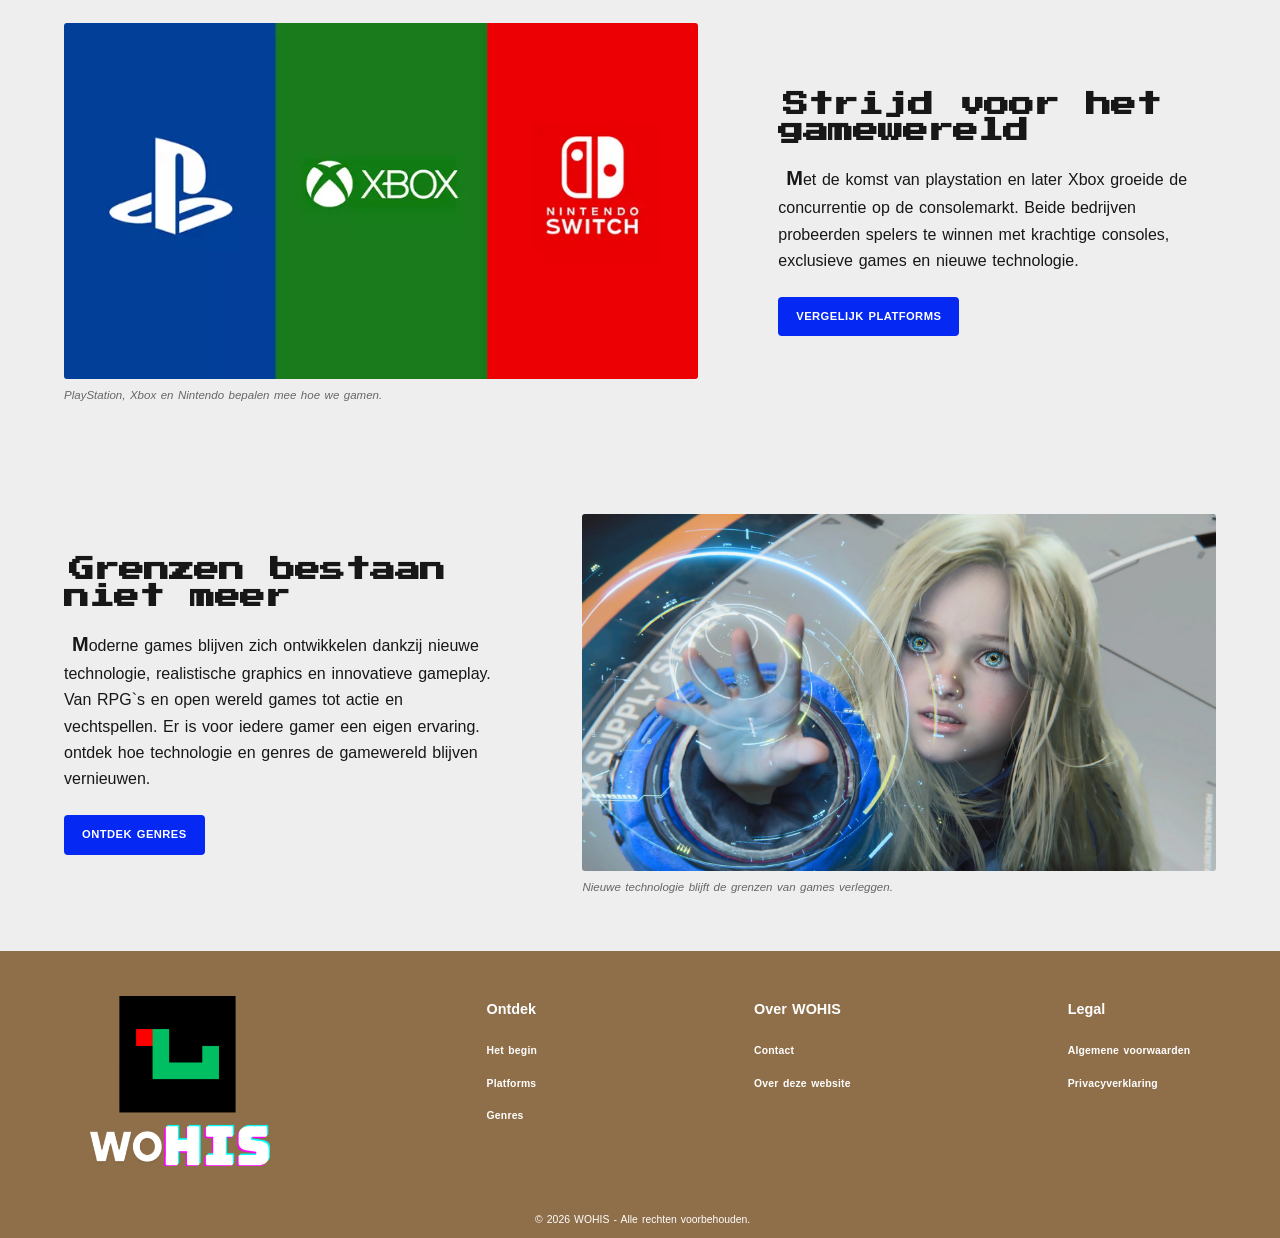
==== commit 5ed77967: "html and css changes" ====
--- a/index.html
+++ b/index.html
@@ -38,35 +38,35 @@
         <section class="intro content-row" id="start" aria-labelledby="intro-title">
             <figure>
                 <img src="img/arcade-planet-awesome.png" alt="Een kleurrijke arcadehal vol klassieke speelkasten" title="De eerste arcadehallen">
-                <figcaption>De eerste arcadehallen brachten spelers samen.</figcaption>
+                <figcaption>De eerste arcadehallen brachten spelers samen&#46;</figcaption>
             </figure>
             <article class="copy">
                 <h2 id="intro-title">Waar het allemaal begon</h2>
-                <p>Gaming begon met eenvoudige spellen en groeide uit tot een wereldwijde vorm van entertainment. In speelhallen kwamen mensen samen om nieuwe spellen te ontdekken en hun highscores te verbeteren.</p>
-                <a class="button" href="sub_category.html">Lees het verhaal</a>
+                <p>De eerste videogames waren eenvoudig, maar legden de basis voor een compleet nieuwe vorm van entertainment&#46; Ontdek hoe pioniers experimenteerden met pixels, computers en interactieve spellen&#46;</p>
+                <a class="button" href="sub_category.html">ontdek geschiedenis</a>
             </article>
         </section>
 
         <section class="content-row reverse" id="tijdlijn" aria-labelledby="crash-title">
             <article class="copy">
                 <h2 id="crash-title">Videogame crash &amp; Nintendo</h2>
-                <p>Door een groot aanbod aan spellen van wisselende kwaliteit verloor de gamesmarkt begin jaren tachtig veel vertrouwen. Nintendo hielp de markt opnieuw opbouwen met nieuwe ideeën en herkenbare games.</p>
-                <a class="button" href="sub_category.html">Bekijk de tijdlijn</a>
+                <p>In 1983 kreeg de videogamemarkt een grote klap door een overaanbod aan spellen en dalend consumentenvertrouwen&#46; Tijdens al deze chaos had Nintendo nieuw leven ingeblazen met nieuwe consoles en bekende games</p>
+                <a class="button" href="sub_category.html">Bekijk comeback</a>
             </article>
             <figure>
                 <img src="img/E.T.-The-Extraterrestrial-Video-Game.png" alt="Een retro videogame met een klassieke spelcomputer" title="De videogamecrash">
-                <figcaption>De videogamecrash veranderde de industrie.</figcaption>
+                <figcaption>De videogamecrash veranderde de industrie&#46;</figcaption>
             </figure>
         </section>
 
         <section class="content-row" id="platforms" aria-labelledby="platforms-title">
             <figure>
                 <img src="img/consoles.png" alt="Logo's van PlayStation, Xbox en Nintendo Switch naast elkaar" title="Bekende gameplatforms">
-                <figcaption>PlayStation, Xbox en Nintendo bepalen mee hoe we gamen.</figcaption>
+                <figcaption>PlayStation, Xbox en Nintendo bepalen mee hoe we gamen&#46;</figcaption>
             </figure>
             <article class="copy">
                 <h2 id="platforms-title">Strijd voor het gamewereld</h2>
-                <p>Met de komst van PlayStation en Xbox werd de concurrentie groter. De consoles brachten verschillende ervaringen, exclusieve games en nieuwe technologie naar spelers over de hele wereld.</p>
+                <p>Met de komst van playstation en later Xbox groeide de concurrentie op de consolemarkt&#46; Beide bedrijven probeerden spelers te winnen met krachtige consoles, exclusieve games en nieuwe technologie&#46;</p>
                 <a class="button" href="console_war.html">Vergelijk platforms</a>
             </article>
         </section>
@@ -74,12 +74,12 @@
         <section class="content-row reverse" aria-labelledby="future-title">
             <article class="copy">
                 <h2 id="future-title">Grenzen bestaan niet meer</h2>
-                <p>Moderne games combineren krachtige technologie, online werelden en verschillende genres. Spelers kunnen samen spelen, werelden verkennen en verhalen beleven die steeds realistischer worden.</p>
-                <a class="button" href="genres.html">Ontdek games</a>
+                <p>Moderne games blijven zich ontwikkelen dankzij nieuwe technologie&#44; realistische graphics en innovatieve gameplay&#46; Van RPG&#96;s en open wereld games tot actie en vechtspellen&#46; Er is voor iedere gamer een eigen ervaring&#46; ontdek hoe technologie en genres de gamewereld blijven vernieuwen&#46;</p>
+                <a class="button" href="genres.html">Ontdek genres</a>
             </article>
             <figure>
                 <img src="img/pragmata_fh4q.3840.png" alt="Een futuristische gamewereld met een personage en digitale interface" title="Moderne gaming en technologie">
-                <figcaption>Nieuwe technologie blijft de grenzen van games verleggen.</figcaption>
+                <figcaption>Nieuwe technologie blijft de grenzen van games verleggen&#46;</figcaption>
             </figure>
         </section>
     </main>
@@ -87,7 +87,7 @@
     <footer class="site-footer">
         <section class="footer-brand">
             <a href="index.html" aria-label="WOHIS home">
-                <img src="img/wohis-logo.png"
+                <img src="img/wohiswithtext.png"
                     alt="WOHIS logo"
                     title="WOHIS logo">
             </a>
@@ -119,7 +119,7 @@
         </nav>
 
         <p class="copyright">
-            &copy; 2026 WOHIS - Alle rechten voorbehouden.
+            &copy; 2026 WOHIS &#45; Alle rechten voorbehouden&#46;
         </p>
     </footer>
 </body>
--- a/css/style.css
+++ b/css/style.css
@@ -1,46 +1,63 @@
-@import url('https://fonts.googleapis.com/css2?family=Montserrat:wght@400;500;700;800&family=Space+Mono:wght@400;700&display=swap');
-
-/* Algemene instellingen */
+/* Google Fonts importeren */
+@import url('https://fonts.googleapis.com/css2?family=Cactus+Classical+Serif&family=Corben:wght@400;700&family=Google+Sans+Flex:opsz,wght@6..100,100..1000&family=Old+Standard+TT:wght@400;700&family=Press+Start+2P&display=swap');
+
+
+/* =================================
+   ALGEMENE INSTELLINGEN
+================================= */
+
+/* Zorgt ervoor dat padding en borders worden meegerekend in de totale breedte en hoogte */
 * {
     box-sizing: border-box;
 }
 
+/* Zorgt ervoor dat scrollen naar onderdelen van de pagina soepel verloopt */
 html {
     scroll-behavior: smooth;
 }
 
+/* Algemene instellingen voor de hele website */
 body {
-    margin: 0;
-    background-color: #eeeeee;
-    color: #171717;
-    font-family: 'Montserrat', sans-serif;
-    line-height: 1.6;
-    word-spacing: 0.08em;
-}
-
+    margin: 0; /* Verwijdert de standaard buitenmarge van de browser */
+    background-color: #eeeeee; /* Achtergrondkleur van de website */
+    color: #171717; /* Standaard tekstkleur */
+    font-family: "Google Sans Flex", sans-serif; /* Standaard lettertype */
+    line-height: 1.6; /* Ruimte tussen tekstregels */
+    word-spacing: 0.08em; /* Extra ruimte tussen woorden */
+}
+
+
+/* =================================
+   HEADER
+================================= */
+
+/* Vormgeving en uitlijning van de bovenste navigatiebalk */
 .site-header {
-    position: relative;
-    min-height: 64px;
-    padding: 12px 5%;
-    background-color: #a17d56;
-    display: flex;
-    align-items: center;
-    justify-content: center;
-}
-
+    position: relative; /* Maakt de header het referentiepunt voor absoluut gepositioneerde elementen */
+    min-height: 64px; /* Minimale hoogte van de header */
+    padding: 12px 5%; /* Binnenruimte boven/onder en links/rechts */
+    background-color: #8F6F49; /* Achtergrondkleur van de header */
+    display: flex; /* Zet de inhoud naast elkaar met Flexbox */
+    align-items: center; /* Centreert de inhoud verticaal */
+    justify-content: center; /* Centreert de navigatie horizontaal */
+}
+
+/* Plaatst het logo links in de header */
 .logo {
-    position: absolute;
-    left: 8%;
-    top: 10px;
-    display: block;
-}
-
+    position: absolute; /* Haalt het logo uit de normale flex-indeling */
+    left: 0%; /* Afstand vanaf de linkerkant */
+    top: 0; /* Afstand vanaf de bovenkant */
+    display: block; /* Zorgt ervoor dat de link als blokelement wordt weergegeven */
+}
+
+/* Bepaalt de afmetingen en weergave van het logo */
 .logo img {
-    width: 42px;
-    height: 42px;
-    object-fit: contain;
-}
-
+    width: 64px; /* Breedte van het logo */
+    height: 64px; /* Hoogte van het logo */
+    object-fit: contain; /* Zorgt dat het volledige logo zichtbaar blijft zonder vervorming */
+}
+
+/* Verwijdert standaard marges, padding en opsommingstekens uit navigatielijsten en footer-lijsten */
 .main-nav ul,
 .site-footer ul {
     margin: 0;
@@ -48,124 +65,511 @@
     list-style: none;
 }
 
+/* Zet de navigatielinks naast elkaar */
 .main-nav ul {
     display: flex;
-    justify-content: center;
-    flex-wrap: wrap;
-    gap: 34px;
-}
-
+    justify-content: center; /* Centreert de links */
+    flex-wrap: wrap; /* Laat links naar een volgende regel gaan als er te weinig ruimte is */
+    gap: 34px; /* Ruimte tussen de navigatielinks */
+}
+
+/* Algemene vormgeving van links in de header en footer */
 .main-nav a,
 .site-footer a {
-    color: #ffffff;
-    text-decoration: none;
-    text-transform: uppercase;
-    letter-spacing: 0.08em;
-    font-size: 0.72rem;
-    font-weight: 700;
-}
-
-a:hover {
-    color: #ffe08a;
-    text-decoration: underline;
-}
-
-a:active {
-    color: #ffcf00;
-}
-
-a:visited {
-    color: #f5e7d4;
-}
-
+    color: #ffffff; /* Witte tekstkleur */
+    text-decoration: none; /* Verwijdert de standaard onderstreping */
+    text-transform: uppercase; /* Zet tekst om naar hoofdletters */
+    letter-spacing: 0.08em; /* Ruimte tussen letters */
+    font-size: 0.72rem; /* Tekstgrootte */
+    font-weight: 700; /* Dikke tekst */
+}
+
+
+/* =================================
+   ALGEMENE INDELING VAN DE PAGINA
+================================= */
+
+/* Beperkt de breedte van directe secties binnen main en centreert deze */
 main > section {
-    width: min(1100px, 90%);
-    margin: 0 auto;
-}
-
+    width: 100%; /* Maximaal 1100px breed of 90% van het scherm */
+    margin: 0 auto; /* Centreert de sectie horizontaal */
+}
+
+/* De grote afbeelding en tekst bovenaan de homepage */
 .hero {
-    position: relative;
-    min-height: 360px;
-    overflow: hidden;
-}
-
+    position: relative; /* Maakt dit het referentiepunt voor de tekst over de afbeelding */
+    min-height: 360px; /* Minimale hoogte van het hero-gedeelte */
+    overflow: hidden; /* Verbergt inhoud die buiten de sectie valt */
+    min-height: 50vh;
+}
+
+/* Zorgt dat de hero-afbeelding de volledige breedte vult */
 .hero > img {
-    display: block;
-    width: 100%;
-    height: 360px;
-    object-fit: cover;
-}
-
+    display: block; /* Verwijdert ongewenste ruimte onder de afbeelding */
+    width: 100%; /* Gebruikt de volledige breedte */
+    height: 360px; /* Stelt de hoogte in */
+    object-fit: cover; /* Vult het afbeeldingsvak zonder de afbeelding te vervormen */
+}
+
+/* Plaatst de tekst boven op de hero-afbeelding */
 .hero-copy {
-    position: absolute;
-    top: 12%;
-    right: 8%;
-    max-width: 390px;
-    text-align: right;
-}
-
-h1,
+    position: absolute; /* Maakt het mogelijk om de tekst boven op de afbeelding te plaatsen */
+    top: 12%; /* Afstand vanaf de bovenkant */
+    right: 8%; /* Afstand vanaf de rechterkant */
+    max-width: 390px; /* Maximale breedte van het tekstblok */
+    text-align: right; /* Lijnt de tekst rechts uit */
+}
+
+
+/* =================================
+   KOPPEN EN TEKST
+================================= */
+
+/* Vormgeving van de grootste koppen */
+h1 {
+    margin: 0 0 18px; /* Geen bovenmarge en 18px ondermarge */
+    font-family: "Google Sans Flex", sans-serif; /* Lettertype voor koppen */
+    font-weight: 700; /* Dikke tekst */
+    line-height: 1.05; /* Kleine afstand tussen de regels */
+    letter-spacing: -0.04em; /* Maakt de letters iets compacter */
+    text-indent: 0.2em; /* Laat de eerste regel iets inspringen */
+    font-size: clamp(2rem, 4vw, 3.5rem); /* Lettergrootte past zich aan het scherm aan */
+    text-transform: uppercase; /* Zet de tekst om naar hoofdletters */
+}
+
+/* Vormgeving van de kleinere koppen */
 h2 {
-    margin: 0 0 18px;
-    font-family: 'Space Mono', monospace;
-    font-weight: 700;
-    line-height: 1.05;
-    letter-spacing: -0.04em;
-    text-indent: 0.2em;
-}
-
-h1 {
-    font-size: clamp(2rem, 4vw, 3.5rem);
-    text-transform: uppercase;
-}
-
-h2 {
-    font-size: clamp(1.35rem, 2.5vw, 2rem);
-}
-
+    margin: 0 0 18px; /* Geen bovenmarge en 18px ondermarge */
+    font-family: "Press Start 2P", sans-serif; /* Lettertype voor koppen */
+    font-weight: 700; /* Dikke tekst */
+    line-height: 1.05; /* Kleine afstand tussen de regels */
+    letter-spacing: -0.04em; /* Maakt de letters iets compacter */
+    text-indent: 0.2em; /* Laat de eerste regel iets inspringen */
+    font-size: clamp(1.35rem, 2vw, 2rem); /* Responsieve lettergrootte */
+}
+
+
+
+/* Algemene vormgeving van alinea's */
 p {
-    margin: 0 0 22px;
-    line-height: 1.65;
-    text-indent: 0.5em;
-}
-
+    margin: 0 0 22px; /* Ruimte onder iedere alinea */
+    line-height: 1.65; /* Ruimte tussen tekstregels */
+    text-indent: 0.5em; /* Laat de eerste regel iets inspringen */
+}
+
+
+/* =================================
+   KNOPPEN
+================================= */
+
+/* Vormgeving van algemene knoppen */
 .button {
-    display: inline-block;
-    padding: 9px 16px;
-    border: 2px double #062eea;
-    border-color: #062eea;
+    display: inline-block; /* Maakt het mogelijk om padding en afmetingen toe te passen */
+    padding: 9px 16px; /* Binnenruimte in de knop */
+    border: 2px double #0528F2; /* Dubbele blauwe rand */
+    border-color: #0528F2;
     border-style: double;
     border-width: 2px;
-    border-radius: 4px;
-    background-color: #062eea;
+    border-radius: 4px; /* Licht afgeronde hoeken */
+    background-color: #0528F2; /* Blauwe achtergrond */
+    color: #ffffff; /* Witte tekst */
+    text-decoration: none; /* Geen onderstreping */
+    text-transform: uppercase; /* Hoofdletters */
+    letter-spacing: 0.04em; /* Ruimte tussen letters */
+    font-size: 0.7rem; /* Tekstgrootte */
+    font-weight: 800; /* Extra dikke tekst */
+}
+
+/* Verandert de knop wanneer je er met de muis overheen gaat */
+.button:hover {
+    background-color: #ffffff; /* Witte achtergrond */
+    color: #0528F2; /* Blauwe tekst */
+}
+
+
+/* =================================
+   INHOUDSRIJEN
+================================= */
+
+/* Zet een afbeelding en een tekstblok naast elkaar */
+.content-row {
+    display: flex;
+    align-items: center; /* Centreert de onderdelen verticaal */
+    justify-content: space-between; /* Verdeelt de beschikbare ruimte */
+    gap: 7%; /* Ruimte tussen afbeelding en tekst */
+    padding: 55px 5%; /* Binnenruimte rondom de inhoud */
+}
+
+/* Bepaalt de grootte van de afbeelding binnen een inhoudsrij */
+.content-row figure {
+    flex: 1 1 55%; /* Basisbreedte van 55%, mag groeien en krimpen */
+    min-width: 0; /* Voorkomt dat de afbeelding de rij te breed maakt */
+    margin: 0; /* Verwijdert de standaardmarge van figure */
+}
+
+/* Vormgeving van afbeeldingen binnen een inhoudsrij */
+.content-row figure img {
+    display: block;
+    width: 100%; /* Afbeelding vult de volledige breedte */
+    aspect-ratio: 16 / 9; /* Houdt de verhouding 16:9 aan */
+    object-fit: cover; /* Vult het afbeeldingsvak zonder vervorming */
+    border-radius: 3px; /* Licht afgeronde hoeken */
+}
+
+/* Vormgeving van het bijschrift onder afbeeldingen */
+figcaption {
+    margin-top: 7px; /* Ruimte boven het bijschrift */
+    color: #666666; /* Grijze tekstkleur */
+    font-size: 0.72rem; /* Kleine tekst */
+    font-style: italic; /* Schuingedrukte tekst */
+}
+
+/* Bepaalt de breedte van het tekstgedeelte naast de afbeelding */
+.copy {
+    flex: 1 1 38%;
+}
+
+/* Maakt de eerste letter van alinea's in het tekstgedeelte groter en dikker */
+.copy p::first-letter {
+    font-size: 1.25em;
+    font-weight: 700;
+}
+
+
+/* =================================
+   FOOTER
+================================= */
+
+/* Vormgeving en indeling van de onderste navigatiebalk */
+.site-footer {
+    position: relative; /* Referentiepunt voor de copyrighttekst */
+    display: flex; /* Zet de footer-onderdelen naast elkaar */
+    align-items: flex-start; /* Lijnt de onderdelen bovenaan uit */
+    justify-content: space-between; /* Verdeelt de onderdelen over de beschikbare breedte */
+    flex-wrap: wrap; /* Laat onderdelen naar een volgende regel gaan als dat nodig is */
+    gap: 30px; /* Ruimte tussen de footer-onderdelen */
+    padding: 45px 7% 65px; /* Binnenruimte boven, links/rechts en onder */
+    background-color: #8F6F49; /* Achtergrondkleur van de footer */
+    color: #ffffff; /* Standaard tekstkleur */
+}
+
+/* Bepaalt de breedte van het logo in de footer */
+.footer-brand img {
+    width: 90px;
+    height: auto; /* Behoudt de oorspronkelijke verhouding */
+}
+
+/* Geeft ruimte onder ieder lijstonderdeel in de footer */
+.site-footer li {
+    margin-bottom: 7px;
+}
+
+/* Vormgeving van de titels boven de footer-linklijsten */
+.site-footer li strong {
+    display: inline-block;
+    margin-bottom: 8px; /* Ruimte onder de titel */
+    font-size: 0.9rem;
+}
+
+/* Past de footer-links aan ten opzichte van de algemene navigatielinks */
+.site-footer a {
+    font-size: 0.65rem;
+    text-transform: none; /* Behoudt normale hoofd- en kleine letters */
+    letter-spacing: 0.02em;
+}
+
+/* Plaatst de copyrighttekst onderaan en centreert deze */
+.copyright {
+    position: absolute; /* Plaatst de tekst los van de normale flex-indeling */
+    right: 7%;
+    bottom: 10px;
+    left: 7%;
+    margin: 0;
+    text-align: center;
+    font-size: 0.65rem;
+}
+
+
+/* =================================
+   COOKIE MELDING
+================================= */
+
+/* Plaatst de cookiemelding vast rechtsonder op het scherm */
+.cookie-message {
+    position: fixed; /* Blijft op dezelfde plek tijdens het scrollen */
+    z-index: 9999; /* Zorgt dat de melding boven andere elementen staat */
+    right: 16px;
+    bottom: 16px;
+    max-width: 290px; /* Maximale breedte van de melding */
+    padding: 14px; /* Binnenruimte */
+    border: 1px solid #333333;
+    background-color: #ffffff;
+    box-shadow: 0 2px 12px #00000033; /* Schaduw rondom de melding */
+    font-size: 0.75rem;
+}
+
+/* Verkleint de ruimte onder alinea's in de cookiemelding */
+.cookie-message p {
+    margin-bottom: 6px;
+}
+
+/* Geeft links in de cookiemelding een blauwe kleur */
+.cookie-message a {
+    color: #0528F2;
+}
+
+
+/* =================================
+   TABELLEN
+================================= */
+
+/* Laat de tabel de volledige beschikbare breedte gebruiken */
+table {
+    width: 100%;
+    border-collapse: collapse; /* Voegt aangrenzende tabelranden samen */
+}
+
+/* Algemene vormgeving van tabelkoppen en tabelcellen */
+th,
+td {
+    padding: 10px; /* Ruimte rondom de celinhoud */
+    text-align: left; /* Lijnt tekst links uit */
+    border: 1px solid #777777; /* Dunne grijze rand */
+}
+
+/* Geeft even rijen in de tabel een lichtblauwe achtergrond */
+tbody tr:nth-child(even) {
+    background-color: #cff;
+}
+
+/* Geeft oneven rijen in de tabel een witte achtergrond */
+tbody tr:nth-child(odd) {
+    background-color: #fff;
+}
+
+
+/* =================================
+   AFBEELDINGEN IN TEKSTPAGINA'S
+================================= */
+
+/* Laat een afbeelding links naast de tekst zweven */
+.article-image {
+    float: left;
+    width: 40%; /* Afbeelding neemt 40% van de beschikbare breedte in */
+    margin: 0 22px 14px 0; /* Ruimte rechts en onder de afbeelding */
+}
+
+
+/* =================================
+   NAVIGATIELINKS
+================================= */
+
+/* Selecteert links die direct binnen een lijstonderdeel van een navigatie staan */
+nav > ul > li > a {
+    transition: color 0.2s ease; /* Laat kleurveranderingen geleidelijk verlopen */
+}
+
+
+/* =================================
+   CONTACT PAGINA
+================================= */
+
+/* Algemene achtergrond van het contactgedeelte */
+.contact-main {
+    background-color: #ffffff;
+}
+
+/* Introductiegedeelte bovenaan de contactpagina */
+.contact-intro {
+    min-height: 310px; /* Minimale hoogte */
+    padding: 65px 6%; /* Binnenruimte */
+    background-color: #ffffff;
+}
+
+/* Afwijkende vormgeving van de hoofdkop op de contactpagina */
+.contact-intro h1 {
+    margin-bottom: 30px;
+    font-family: 'Google Sans Flex', sans-serif;
+    font-size: 3rem;
+    font-weight: 500;
+}
+
+/* Beperkt de breedte en bepaalt de tekstgrootte van de introductie */
+.contact-intro p {
+    max-width: 620px;
+    font-size: 0.85rem;
+    line-height: 1.7;
+}
+
+/* Achtergrond en binnenruimte van het contactformulier */
+.contact-form-section {
+    padding: 55px 3%;
+    background-color: #807809;
+}
+
+/* Verdeelt het formulier in twee kolommen */
+.contact-form-section fieldset {
+    display: grid;
+    grid-template-columns: 1fr 1.5fr; /* Tweede kolom is anderhalf keer zo breed */
+    gap: 25px; /* Ruimte tussen de kolommen */
+    padding: 0;
+    border: none;
+}
+
+/* Verbergt de legend visueel, maar houdt deze beschikbaar voor hulptechnologie */
+.contact-form-section legend {
+    position: absolute;
+    width: 1px;
+    height: 1px;
+    overflow: hidden;
+    clip: rect(0, 0, 0, 0);
+}
+
+/* Zet de contactvelden onder elkaar */
+.contact-fields {
+    display: flex;
+    flex-direction: column;
+    justify-content: center;
+    gap: 12px;
+}
+
+/* Verwijdert de standaard ondermarge van alinea's in het formulier */
+.contact-fields p {
+    margin: 0;
+}
+
+/* Vormgeving van de labels bij de invoervelden */
+.contact-fields label,
+.message-field label {
+    display: block;
+    margin-bottom: 5px;
     color: #ffffff;
-    text-decoration: none;
-    text-transform: uppercase;
-    letter-spacing: 0.04em;
-    font-size: 0.7rem;
+    font-size: 0.8rem;
+}
+
+/* Vormgeving van invoervelden en keuzelijsten */
+.contact-fields input,
+.contact-fields select {
+    width: 100%;
+    min-height: 38px;
+    padding: 8px;
+    border: 1px solid #aaaaaa;
+    border-radius: 5px;
+    background-color: #eeeeee;
+    font-family: inherit; /* Gebruikt hetzelfde lettertype als het omliggende element */
+    font-size: 0.8rem;
+}
+
+/* Zet de berichtvelden onder elkaar en centreert ze verticaal */
+.message-field {
+    display: flex;
+    flex-direction: column;
+    justify-content: center;
+}
+
+/* Vormgeving van het grote tekstvak voor het bericht */
+.message-field textarea {
+    width: 100%;
+    min-height: 170px;
+    padding: 12px;
+    border: 2px solid #0528F2;
+    border-radius: 5px;
+    background-color: #eeeeee;
+    font-family: inherit;
+    font-size: 0.85rem;
+    resize: vertical; /* Gebruiker kan het tekstvak alleen hoger of lager maken */
+}
+
+/* Vormgeving van de verzendknop */
+.message-field input[type="submit"] {
+    width: 100%;
+    margin-top: 15px;
+    padding: 12px;
+    border: 2px double #0528F2;
+    border-color: #0528F2;
+    border-style: double;
+    border-width: 2px;
+    border-radius: 5px;
+    background-color: #0528F2;
+    color: #ffffff;
+    font-family: inherit;
+    font-weight: bold;
+    cursor: pointer; /* Verandert de muisaanwijzer in een handje */
+}
+
+/* Verandert de verzendknop wanneer je er met de muis overheen gaat */
+.message-field input[type="submit"]:hover {
+    background-color: #ffffff;
+    color: #0528F2;
+}
+
+
+/* =================================
+   GENRES PAGINA
+================================= */
+
+/* Algemene indeling van de genrespagina */
+.genres-main {
+    padding: 35px 3% 50px;
+    background-color: #ffffff;
+}
+
+/* Centreert en vergroot de hoofdkop van de genrespagina */
+.genres-main > h1 {
+    margin: 0 0 45px;
+    text-align: center;
+    font-size: 3rem;
     font-weight: 800;
 }
 
-.button:hover {
-    background-color: #ffffff;
-    color: #062eea;
-}
-
-.content-row {
+/* Zet de omschrijving en afbeelding van een genre naast elkaar */
+.genre-row {
     display: flex;
     align-items: center;
     justify-content: space-between;
     gap: 7%;
-    padding: 55px 5%;
-}
-
-.content-row figure {
-    flex: 1 1 55%;
+    margin-bottom: 25px;
+    padding: 0 7%;
+}
+
+/* Wisselt de volgorde van afbeelding en tekst om */
+.genre-row.reverse {
+    flex-direction: row-reverse;
+}
+
+/* Bepaalt de breedte en binnenruimte van de genretekst */
+.genre-description {
+    flex: 1 1 35%;
+    min-width: 0;
+    padding: 15px;
+}
+
+/* Vormgeving van de kop binnen een genreomschrijving */
+.genre-description h2 {
+    margin-bottom: 20px;
+    text-align: center;
+    font-family: "Old Standard TT", serif;
+    font-size: 1.5rem;
+    font-weight: 400;
+}
+
+/* Vormgeving van de tekst binnen een genreomschrijving */
+.genre-description p {
+    font-family: "Old Standard TT", serif;
+    font-size: 0.78rem;
+    line-height: 1.5;
+    text-indent: 0.5em;
+}
+
+/* Bepaalt de breedte van de genreafbeelding */
+.genre-image {
+    flex: 1 1 60%;
     min-width: 0;
     margin: 0;
 }
 
-.content-row figure img {
+/* Zorgt dat genreafbeeldingen de volledige beschikbare breedte gebruiken */
+.genre-image img {
     display: block;
     width: 100%;
     aspect-ratio: 16 / 9;
@@ -173,22 +577,355 @@
     border-radius: 3px;
 }
 
-figcaption {
-    margin-top: 7px;
-    color: #666666;
-    font-size: 0.72rem;
+/* Vormgeving van het bijschrift onder genreafbeeldingen */
+.genre-image figcaption {
+    margin-top: 5px;
+    color: #777777;
+    font-size: 0.65rem;
     font-style: italic;
 }
 
-.copy {
-    flex: 1 1 38%;
-}
-
-.copy p::first-letter {
-    font-size: 1.25em;
+
+/* =================================
+   MOBIELE WEERGAVE
+================================= */
+
+@media screen and (max-width: 768px) {
+
+    /* Contactpagina: minder ruimte rondom de introductie */
+    .contact-intro {
+        min-height: auto;
+        padding: 25px 5% 35px;
+    }
+
+    /* Kleinere kop op de contactpagina */
+    .contact-intro h1 {
+        margin-bottom: 18px;
+        font-size: 2rem;
+    }
+
+    /* Kleinere tekst op de contactpagina */
+    .contact-intro p {
+        font-size: 0.7rem;
+    }
+
+    /* Minder binnenruimte rondom het contactformulier */
+    .contact-form-section {
+        padding: 25px 5%;
+    }
+
+    /* Zet de formulierkolommen op mobiel onder elkaar */
+    .contact-form-section fieldset {
+        display: flex;
+        flex-direction: column;
+        gap: 15px;
+    }
+
+    /* Verkleint de ruimte tussen de contactvelden */
+    .contact-fields {
+        gap: 8px;
+    }
+
+    /* Maakt de invoervelden compacter */
+    .contact-fields input,
+    .contact-fields select {
+        min-height: 30px;
+        padding: 5px;
+        font-size: 0.7rem;
+    }
+
+    /* Past de labels aan voor mobiel */
+    .contact-fields label,
+    .message-field label {
+        color: #171717;
+        font-size: 0.7rem;
+    }
+
+    /* Zorgt ervoor dat background kleur in contact pagina transperant verandert */
+    .contact-form-section {
+        background-color: #ffffff;
+    }
+
+    /* Maakt het berichtveld kleiner */
+    .message-field textarea {
+        min-height: 120px;
+        font-size: 0.7rem;
+    }
+
+    /* Verkleint de verzendknop */
+    .message-field input[type="submit"] {
+        margin-top: 10px;
+        padding: 9px;
+        font-size: 0.7rem;
+    }
+
+    /* Genrespagina: minder ruimte rondom de inhoud */
+    .genres-main {
+        padding: 25px 5%;
+    }
+
+    /* Kleinere en anders vormgegeven hoofdkop */
+    .genres-main > h1 {
+        margin-bottom: 20px;
+        font-size: 1.5rem;
+        font-family: "Old Standard TT", serif;
+        font-weight: 400;
+    }
+
+    /* Zet genreafbeeldingen en tekst onder elkaar */
+    .genre-row,
+    .genre-row.reverse {
+        flex-direction: column;
+        gap: 10px;
+        margin-bottom: 20px;
+        padding: 0;
+    }
+
+    /* Plaatst de genreomschrijving onder de afbeelding */
+    .genre-description {
+        order: 2;
+        width: 100%;
+        padding: 8px 5px;
+    }
+
+    /* Plaatst de genreafbeelding boven de tekst */
+    .genre-image {
+        order: 1;
+        width: 100%;
+    }
+
+    /* Verkleint de koppen van de genreomschrijvingen */
+    .genre-description h2 {
+        margin-bottom: 8px;
+        font-size: 1rem;
+    }
+
+    /* Verkleint de tekst van de genreomschrijvingen */
+    .genre-description p {
+        font-size: 0.65rem;
+        line-height: 1.5;
+    }
+
+    /* Behoudt de beeldverhouding van genreafbeeldingen */
+    .genre-image img {
+        aspect-ratio: 16 / 9;
+    }
+
+}
+
+
+/* =================================
+   DESKTOP WEERGAVE
+================================= */
+
+/* Deze instellingen gelden alleen voor schermen breder dan 768px */
+@media screen and (min-width: 769px) {
+
+    /* Zet omgekeerde inhoudsrijen op desktop in een normale rij */
+    .content-row.reverse {
+        flex-direction: row;
+    }
+
+    /* Zet gewone inhoudsrijen ook horizontaal */
+    .content-row:not(.reverse) {
+        flex-direction: row;
+    }
+
+    /* Past de hoogte van de hero-afbeelding aan de schermbreedte aan */
+    .hero > img {
+        height: min(42vw, 520px);
+    }
+}
+
+
+/* =================================
+   MOBIEL EN KLEINE TABLETS
+================================= */
+
+@media screen and (max-width: 768px) {
+
+    /* Maakt de header hoger en geeft ruimte voor het logo */
+    .site-header {
+        min-height: 74px;
+        padding: 12px 14px 12px 62px;
+    }
+
+    /* Verplaatst het logo naar links op mobiele schermen */
+    .logo {
+        left: 12px;
+        top: 15px;
+    }
+
+    /* Verkleint het logo op mobiel */
+    .logo img {
+        width: 38px;
+        height: 38px;
+    }
+
+    /* Verkleint de ruimte tussen navigatielinks */
+    .main-nav ul {
+        gap: 7px 14px;
+    }
+
+    /* Verkleint de navigatietekst */
+    .main-nav a {
+        font-size: 0.55rem;
+    }
+
+    /* Laat hoofdsecties de volledige schermbreedte gebruiken */
+    main > section {
+        width: 100%;
+    }
+
+    /* Verkleint de minimale hoogte van het hero-gedeelte */
+    .hero {
+        min-height: 230px;
+    }
+
+    /* Verkleint de hero-afbeelding */
+    .hero > img {
+        height: 230px;
+    }
+
+    /* Past de positie en breedte van de hero-tekst aan */
+    .hero-copy {
+        top: 12%;
+        right: 5%;
+        max-width: 230px;
+    }
+
+    /* Verkleint de H1-koppen */
+    h1 {
+        font-size: 1.55rem;
+    }
+
+    /* Zet inhoudsrijen op mobiel onder elkaar */
+    .content-row,
+    .content-row.reverse {
+        flex-direction: column;
+        align-items: stretch;
+        gap: 20px;
+        padding: 28px 7%;
+    }
+
+    /* Laat afbeeldingen en tekst de volledige breedte gebruiken */
+    .content-row figure,
+    .copy {
+        width: 100%;
+        flex-basis: auto;
+    }
+
+    /* Zet de tekst onder de afbeelding bij omgekeerde inhoudsrijen */
+    .content-row.reverse .copy {
+        order: 2;
+    }
+
+    /* Zet de afbeelding boven de tekst bij omgekeerde inhoudsrijen */
+    .content-row.reverse figure {
+        order: 1;
+    }
+
+    /* Verkleint H2-koppen binnen het tekstgedeelte */
+    .copy h2 {
+        font-size: 1.3rem;
+    }
+
+    /* Past de alinea's aan voor mobiel */
+    .copy p {
+        font-size: 0.85rem;
+    }
+
+
+    /* Footer: verandert de flex-indeling naar een raster met twee kolommen */
+    .site-footer {
+        display: grid;
+        grid-template-columns: 1fr 1fr; /* Twee even brede kolommen */
+        gap: 24px;
+        padding: 30px 7% 65px;
+    }
+
+    /* Laat het footerlogo beide kolommen gebruiken */
+    .footer-brand {
+        grid-column: 1 / -1;
+    }
+
+    /* Verkleint het footerlogo op mobiel */
+    .footer-brand img {
+        width: 65px;
+    }
+
+    /* Verkleint de copyrighttekst op mobiel */
+    .copyright {
+        font-size: 0.55rem;
+    }
+
+    /* Verplaatst de cookiemelding dichter naar de rand en maakt deze smaller */
+    .cookie-message {
+        right: 8px;
+        bottom: 8px;
+        max-width: 230px;
+    }
+
+    /* Zet afbeeldingen die normaal links zweven op mobiel boven de tekst */
+    .article-image {
+        float: none;
+        width: 100%;
+        margin: 0 0 14px;
+    }
+}
+
+
+/* =================================
+   FORMULIER - ALGEMENE INSTELLINGEN
+================================= */
+
+/* Zorgt dat het contactgedeelte voldoende hoogte heeft en ruimte boven en onder */
+.contact-main {
+    min-height: 65vh; /* Minimaal 65% van de hoogte van het zichtbare scherm */
+    padding-top: 35px;
+    padding-bottom: 0;
+}
+
+/* Algemene binnenruimte en rand voor fieldsets */
+fieldset {
+    padding: 22px;
+    border: 2px double #8F6F49;
+}
+
+/* Vormgeving van de titel van een fieldset */
+legend {
+    padding: 0 8px;
     font-weight: 700;
 }
 
+/* Algemene vormgeving van formulierlabels */
+label {
+    display: block;
+    margin-bottom: 5px;
+    font-weight: 700;
+}
+
+/* Algemene vormgeving van invoervelden en tekstvakken, behalve verzendknoppen */
+input:not([type="submit"]),
+textarea {
+    width: 100%;
+    padding: 10px;
+    border: 1px solid #777777;
+    font: inherit;
+}
+
+/* Maakt het mogelijk om tekstvakken alleen verticaal groter of kleiner te maken */
+textarea {
+    resize: vertical;
+}
+
+
+
+/* =========================================
+   Footer - Algemene instellingen
+========================================= */
+
+/* Dezelfde footer-indeling op alle pagina's */
 .site-footer {
     position: relative;
     display: flex;
@@ -197,550 +934,106 @@
     flex-wrap: wrap;
     gap: 30px;
     padding: 45px 7% 65px;
-    background-color: #a17d56;
+    background-color: #8F6F49;
     color: #ffffff;
 }
 
+/* Logo in de footer */
+.footer-logo .brand-symbol {
+    width: 2.8rem;
+    height: 2.8rem;
+    font-size: 1.1rem;
+}
+
+.footer-logo .brand-name {
+    display: block;
+    font-size: 1.6rem;
+}
+
+/* Afbeelding van het footerlogo */
 .footer-brand img {
-    width: 90px;
+    width: 180px;
     height: auto;
 }
 
+/* Koppen en links in de footer */
+.footer-nav h2 {
+    margin: 0.5rem;
+    font-size: 0.8rem;
+    font-weight: 600;
+}
+
+/* Lijsten in de footer */
+.site-footer ul {
+    margin: 0;
+    padding: 0;
+    list-style: none;
+}
+
+.footer-nav li,
 .site-footer li {
     margin-bottom: 7px;
 }
 
+/* Vormgeving van de footerlinks */
+.site-footer a {
+    color: #ffffff;
+    font-size: 0.65rem;
+    letter-spacing: 0.02em;
+    text-decoration: none;
+    text-transform: none;
+}
+
+/* Belangrijke tekst in de footer */
 .site-footer li strong {
     display: inline-block;
     margin-bottom: 8px;
     font-size: 0.9rem;
 }
 
-.site-footer a {
+/* Nieuwsbrief formulier */
+.footer-form {
+    flex: 1 1 100%;
+    max-width: 23rem;
+    margin-top: 0.5rem;
+}
+
+.footer-form fieldset {
+    border: 0.12rem double #ffffff;
+}
+
+.footer-form legend,
+.footer-form label {
     font-size: 0.65rem;
-    text-transform: none;
-    letter-spacing: 0.02em;
-}
-
+    font-weight: 600;
+}
+
+.footer-form label,
+.footer-form input {
+    display: block;
+    width: 100%;
+    margin-bottom: 0.4rem;
+}
+
+.footer-form input {
+    padding: 0.45rem;
+    font: inherit;
+    font-size: 0.7rem;
+}
+
+.footer-form input[type="submit"] {
+    background-color: #001dcc;
+    color: #ffffff;
+    font-weight: 700;
+}
+
+/* Copyright onderaan de footer */
 .copyright {
     position: absolute;
     right: 7%;
     bottom: 10px;
     left: 7%;
     margin: 0;
+    font-size: 0.65rem;
     text-align: center;
-    font-size: 0.65rem;
-}
-
-.cookie-message {
-    position: fixed;
-    z-index: 9999;
-    right: 16px;
-    bottom: 16px;
-    max-width: 290px;
-    padding: 14px;
-    border: 1px solid #333333;
-    background-color: #ffffff;
-    box-shadow: 0 2px 12px #00000033;
-    font-size: 0.75rem;
-}
-
-.cookie-message p {
-    margin-bottom: 6px;
-}
-
-.cookie-message a {
-    color: #062eea;
-}
-
-/* Tabelstijl voor bijvoorbeeld een overzichtspagina */
-table {
-    width: 100%;
-    border-collapse: collapse;
-}
-
-th,
-td {
-    padding: 10px;
-    text-align: left;
-    border: 1px solid #777777;
-}
-
-tbody tr:nth-child(even) {
-    background-color: #cff;
-}
-
-tbody tr:nth-child(odd) {
-    background-color: #fff;
-}
-
-/* Een float-voorbeeld voor afbeeldingen in tekstpagina's */
-.article-image {
-    float: left;
-    width: 40%;
-    margin: 0 22px 14px 0;
-}
-
-/* Selecteert directe links binnen navigatie-items */
-nav > ul > li > a {
-    transition: color 0.2s ease;
-}
-
-/* =================================
-   CONTACT PAGINA
-================================= */
-
-.contact-main {
-    background-color: #ffffff;
-}
-
-.contact-intro {
-    min-height: 310px;
-    padding: 65px 6%;
-    background-color: #ffffff;
-}
-
-.contact-intro h1 {
-    margin-bottom: 30px;
-    font-family: 'Montserrat', sans-serif;
-    font-size: 3rem;
-    font-weight: 500;
-}
-
-.contact-intro p {
-    max-width: 620px;
-    font-size: 0.85rem;
-    line-height: 1.7;
-}
-
-.contact-form-section {
-    padding: 55px 3%;
-    background-color: #807809;
-}
-
-.contact-form-section fieldset {
-    display: grid;
-    grid-template-columns: 1fr 1.5fr;
-    gap: 25px;
-    padding: 0;
-    border: none;
-}
-
-.contact-form-section legend {
-    position: absolute;
-    width: 1px;
-    height: 1px;
-    overflow: hidden;
-    clip: rect(0, 0, 0, 0);
-}
-
-.contact-fields {
-    display: flex;
-    flex-direction: column;
-    justify-content: center;
-    gap: 12px;
-}
-
-.contact-fields p {
-    margin: 0;
-}
-
-.contact-fields label,
-.message-field label {
-    display: block;
-    margin-bottom: 5px;
-    color: #ffffff;
-    font-size: 0.8rem;
-}
-
-.contact-fields input,
-.contact-fields select {
-    width: 100%;
-    min-height: 38px;
-    padding: 8px;
-    border: 1px solid #aaaaaa;
-    border-radius: 5px;
-    background-color: #eeeeee;
-    font-family: inherit;
-    font-size: 0.8rem;
-}
-
-.message-field {
-    display: flex;
-    flex-direction: column;
-    justify-content: center;
-}
-
-.message-field textarea {
-    width: 100%;
-    min-height: 170px;
-    padding: 12px;
-    border: 2px solid #062eea;
-    border-radius: 5px;
-    background-color: #eeeeee;
-    font-family: inherit;
-    font-size: 0.85rem;
-    resize: vertical;
-}
-
-.message-field input[type="submit"] {
-    width: 100%;
-    margin-top: 15px;
-    padding: 12px;
-    border: 2px double #062eea;
-    border-color: #062eea;
-    border-style: double;
-    border-width: 2px;
-    border-radius: 5px;
-    background-color: #062eea;
-    color: #ffffff;
-    font-family: inherit;
-    font-weight: bold;
-    cursor: pointer;
-}
-
-.message-field input[type="submit"]:hover {
-    background-color: #ffffff;
-    color: #062eea;
-}
-
-
-/* =================================
-   GENRES PAGINA
-================================= */
-
-.genres-main {
-    padding: 35px 3% 50px;
-    background-color: #ffffff;
-}
-
-.genres-main > h1 {
-    margin: 0 0 45px;
-    text-align: center;
-    font-size: 3rem;
-    font-weight: 800;
-}
-
-.genre-row {
-    display: flex;
-    align-items: center;
-    justify-content: space-between;
-    gap: 7%;
-    margin-bottom: 25px;
-    padding: 0 7%;
-}
-
-.genre-row.reverse {
-    flex-direction: row-reverse;
-}
-
-.genre-description {
-    flex: 1 1 35%;
-    min-width: 0;
-    padding: 15px;
-}
-
-.genre-description h2 {
-    margin-bottom: 20px;
-    text-align: center;
-    font-family: Georgia, serif;
-    font-size: 1.5rem;
-    font-weight: 400;
-}
-
-.genre-description p {
-    font-family: Georgia, serif;
-    font-size: 0.78rem;
-    line-height: 1.5;
-    text-indent: 0.5em;
-}
-
-.genre-image {
-    flex: 1 1 60%;
-    min-width: 0;
-    margin: 0;
-}
-
-.genre-image img {
-    display: block;
-    width: 100%;
-    aspect-ratio: 16 / 9;
-    object-fit: cover;
-    border-radius: 3px;
-}
-
-.genre-image figcaption {
-    margin-top: 5px;
-    color: #777777;
-    font-size: 0.65rem;
-    font-style: italic;
-}
-
-
-/* =================================
-   MOBIELE WEERGAVE
-================================= */
-
-@media screen and (max-width: 768px) {
-
-    /* Contactpagina */
-
-    .contact-intro {
-        min-height: auto;
-        padding: 25px 5% 35px;
-    }
-
-    .contact-intro h1 {
-        margin-bottom: 18px;
-        font-size: 2rem;
-    }
-
-    .contact-intro p {
-        font-size: 0.7rem;
-    }
-
-    .contact-form-section {
-        padding: 25px 5%;
-    }
-
-    .contact-form-section fieldset {
-        display: flex;
-        flex-direction: column;
-        gap: 15px;
-    }
-
-    .contact-fields {
-        gap: 8px;
-    }
-
-    .contact-fields input,
-    .contact-fields select {
-        min-height: 30px;
-        padding: 5px;
-        font-size: 0.7rem;
-    }
-
-    .contact-fields label,
-    .message-field label {
-        color: #171717;
-        font-size: 0.7rem;
-    }
-
-    .message-field textarea {
-        min-height: 120px;
-        font-size: 0.7rem;
-    }
-
-    .message-field input[type="submit"] {
-        margin-top: 10px;
-        padding: 9px;
-        font-size: 0.7rem;
-    }
-
-
-    /* Genrespagina */
-
-    .genres-main {
-        padding: 25px 5%;
-    }
-
-    .genres-main > h1 {
-        margin-bottom: 20px;
-        font-size: 1.5rem;
-        font-family: Georgia, serif;
-        font-weight: 400;
-    }
-
-    .genre-row,
-    .genre-row.reverse {
-        flex-direction: column;
-        gap: 10px;
-        margin-bottom: 20px;
-        padding: 0;
-    }
-
-    .genre-description {
-        order: 2;
-        width: 100%;
-        padding: 8px 5px;
-    }
-
-    .genre-image {
-        order: 1;
-        width: 100%;
-    }
-
-    .genre-description h2 {
-        margin-bottom: 8px;
-        font-size: 1rem;
-    }
-
-    .genre-description p {
-        font-size: 0.65rem;
-        line-height: 1.5;
-    }
-
-    .genre-image img {
-        aspect-ratio: 16 / 9;
-    }
-
-}
-
-/* Desktop: viewport breder dan 768px */
-@media screen and (min-width: 769px) {
-    .content-row.reverse {
-        flex-direction: row;
-    }
-
-    .content-row:not(.reverse) {
-        flex-direction: row;
-    }
-
-    .hero > img {
-        height: min(42vw, 520px);
-    }
-}
-
-/* Mobiel en kleine tablets */
-@media screen and (max-width: 768px) {
-    .site-header {
-        min-height: 74px;
-        padding: 12px 14px 12px 62px;
-    }
-
-    .logo {
-        left: 12px;
-        top: 15px;
-    }
-
-    .logo img {
-        width: 38px;
-        height: 38px;
-    }
-
-    .main-nav ul {
-        gap: 7px 14px;
-    }
-
-    .main-nav a {
-        font-size: 0.55rem;
-    }
-
-    main > section {
-        width: 100%;
-    }
-
-    .hero {
-        min-height: 230px;
-    }
-
-    .hero > img {
-        height: 230px;
-    }
-
-    .hero-copy {
-        top: 12%;
-        right: 5%;
-        max-width: 230px;
-    }
-
-    h1 {
-        font-size: 1.55rem;
-    }
-
-    .content-row,
-    .content-row.reverse {
-        flex-direction: column;
-        align-items: stretch;
-        gap: 20px;
-        padding: 28px 7%;
-    }
-
-    .content-row figure,
-    .copy {
-        width: 100%;
-        flex-basis: auto;
-    }
-
-    .content-row.reverse .copy {
-        order: 2;
-    }
-
-    .content-row.reverse figure {
-        order: 1;
-    }
-
-    .copy h2 {
-        font-size: 1.3rem;
-    }
-
-    .copy p {
-        font-size: 0.85rem;
-    }
-
-    .site-footer {
-        display: grid;
-        grid-template-columns: 1fr 1fr;
-        gap: 24px;
-        padding: 30px 7% 65px;
-    }
-
-    .footer-brand {
-        grid-column: 1 / -1;
-    }
-
-    .footer-brand img {
-        width: 65px;
-    }
-
-    .copyright {
-        font-size: 0.55rem;
-    }
-
-    .cookie-message {
-        right: 8px;
-        bottom: 8px;
-        max-width: 230px;
-    }
-
-    .article-image {
-        float: none;
-        width: 100%;
-        margin: 0 0 14px;
-    }
-}
-
-/* Formulier */
-.contact-main {
-    min-height: 65vh;
-    padding-top: 35px;
-    padding-bottom: 35px;
-}
-
-fieldset {
-    padding: 22px;
-    border: 2px double #a17d56;
-}
-
-legend {
-    padding: 0 8px;
-    font-weight: 700;
-}
-
-label {
-    display: block;
-    margin-bottom: 5px;
-    font-weight: 700;
-}
-
-input:not([type="submit"]),
-textarea {
-    width: 100%;
-    padding: 10px;
-    border: 1px solid #777777;
-    font: inherit;
-}
-
-textarea {
-    resize: vertical;
-}
+}
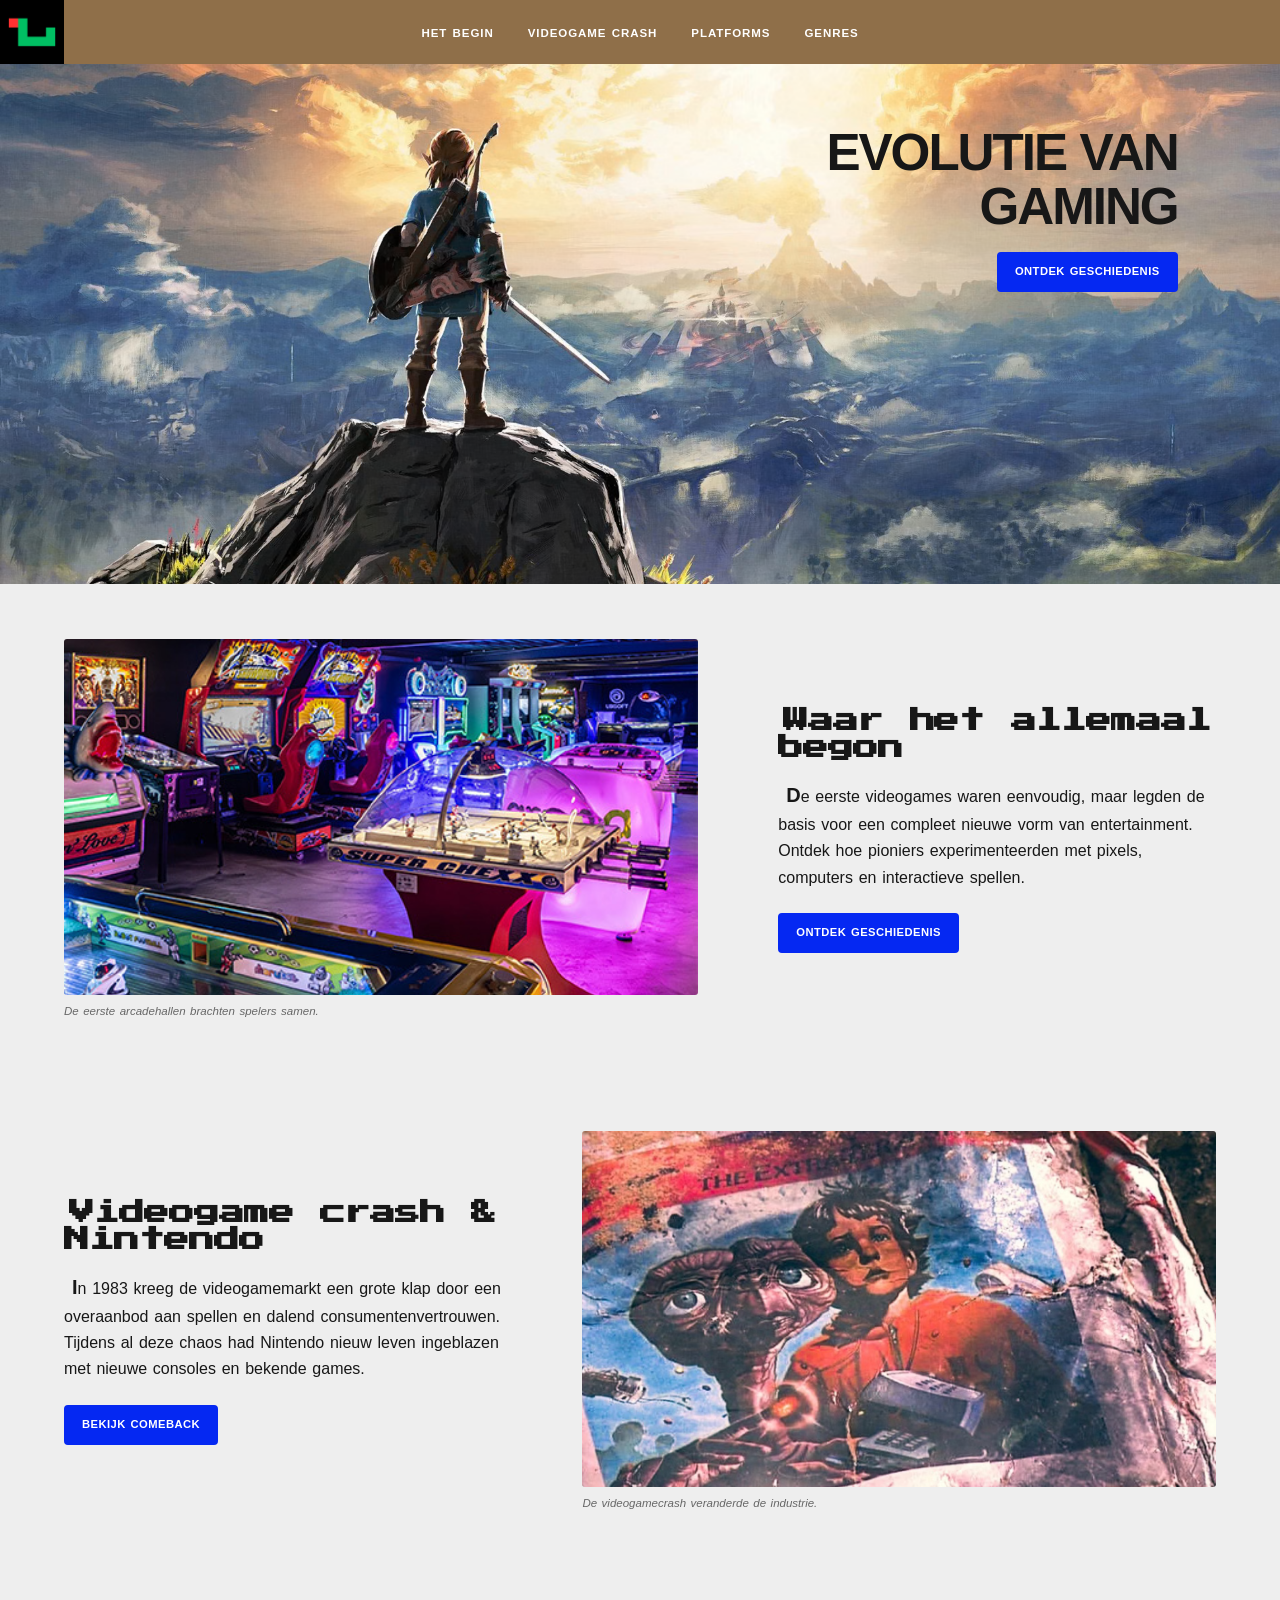
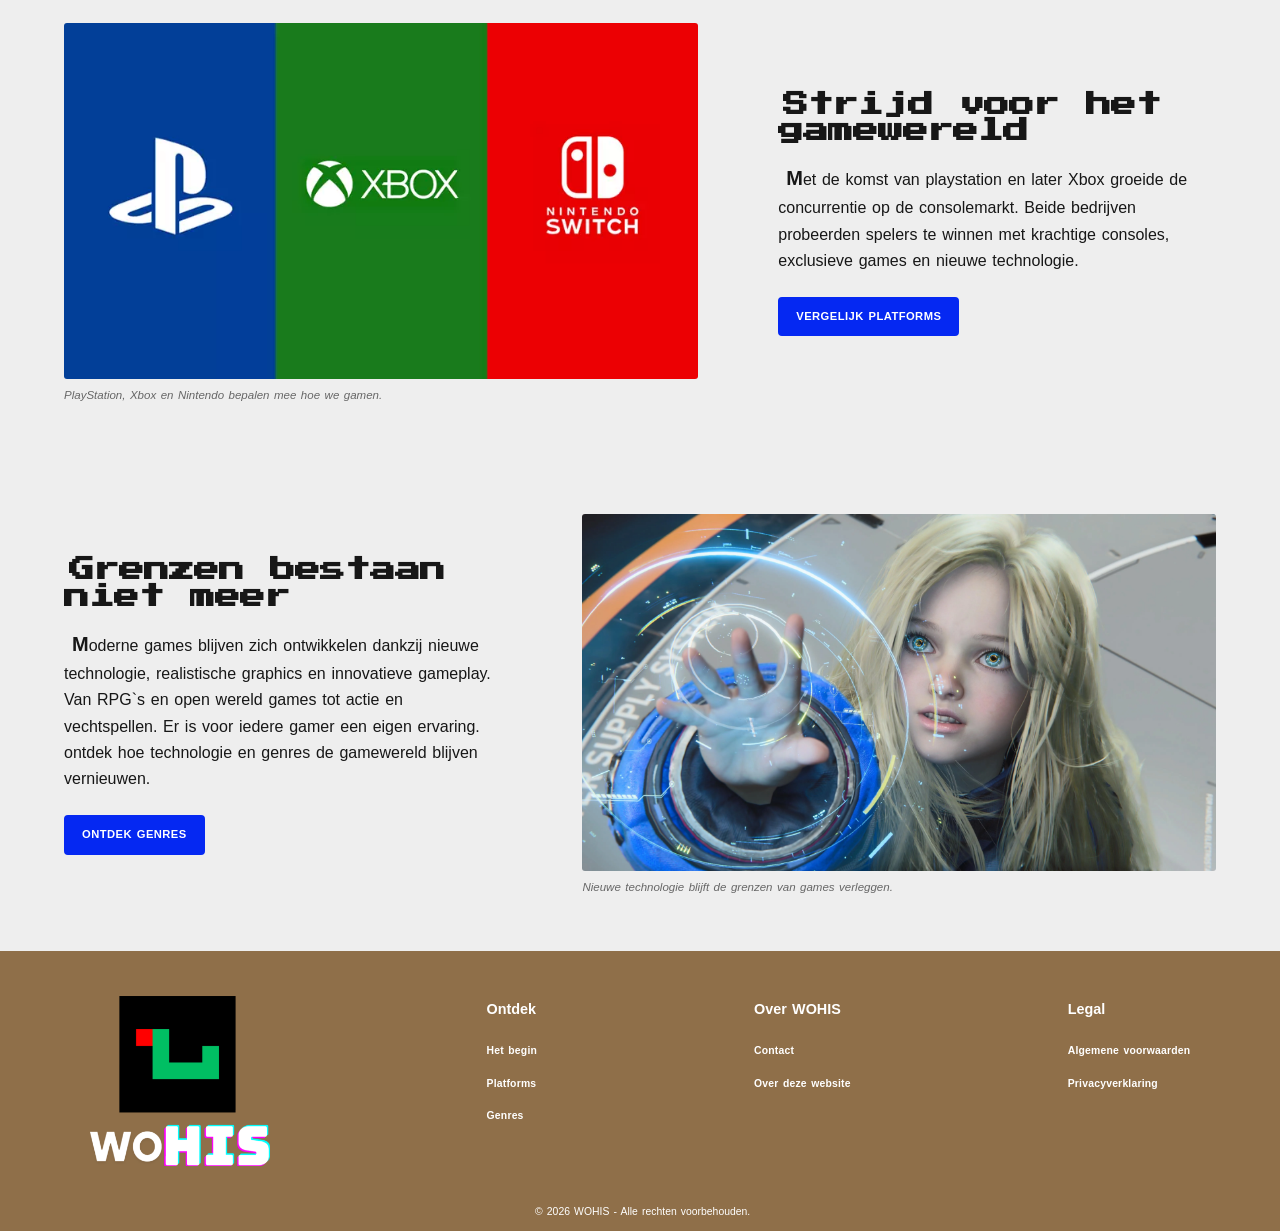
==== commit 53c4f002: "added dark mode + fixed some minor stuff" ====
--- a/index.html
+++ b/index.html
@@ -13,7 +13,8 @@
 <body>
     <header class="site-header">
         <a class="logo" href="index.html" aria-label="WOHIS home">
-            <img src="img/wohis-logo.png" alt="WOHIS logo" title="WOHIS logo">
+            <img class="logo-light" src="img/wohis-logo.png" alt="WOHIS logo">
+            <img class="logo-dark" src="img/favicon_dark_mode.png" alt="WOHIS logo &#40;dark mode version&#41;" aria-hidden="true">
         </a>
 
         <nav class="main-nav" aria-label="Hoofdnavigatie">
@@ -38,11 +39,11 @@
         <section class="intro content-row" id="start" aria-labelledby="intro-title">
             <figure>
                 <img src="img/arcade-planet-awesome.png" alt="Een kleurrijke arcadehal vol klassieke speelkasten" title="De eerste arcadehallen">
-                <figcaption>De eerste arcadehallen brachten spelers samen&#46;</figcaption>
+                <figcaption id="intro-title">De eerste arcadehallen brachten spelers samen&#46;</figcaption>
             </figure>
             <article class="copy">
                 <h2 id="intro-title">Waar het allemaal begon</h2>
-                <p>De eerste videogames waren eenvoudig, maar legden de basis voor een compleet nieuwe vorm van entertainment&#46; Ontdek hoe pioniers experimenteerden met pixels, computers en interactieve spellen&#46;</p>
+                <p id="intro-title">De eerste videogames waren eenvoudig&#44; maar legden de basis voor een compleet nieuwe vorm van entertainment&#46; Ontdek hoe pioniers experimenteerden met pixels, computers en interactieve spellen&#46;</p>
                 <a class="button" href="sub_category.html">ontdek geschiedenis</a>
             </article>
         </section>
@@ -50,23 +51,23 @@
         <section class="content-row reverse" id="tijdlijn" aria-labelledby="crash-title">
             <article class="copy">
                 <h2 id="crash-title">Videogame crash &amp; Nintendo</h2>
-                <p>In 1983 kreeg de videogamemarkt een grote klap door een overaanbod aan spellen en dalend consumentenvertrouwen&#46; Tijdens al deze chaos had Nintendo nieuw leven ingeblazen met nieuwe consoles en bekende games</p>
+                <p id="crash-title">In 1983 kreeg de videogamemarkt een grote klap door een overaanbod aan spellen en dalend consumentenvertrouwen&#46; Tijdens al deze chaos had Nintendo nieuw leven ingeblazen met nieuwe consoles en bekende games&#46;</p>
                 <a class="button" href="sub_category.html">Bekijk comeback</a>
             </article>
             <figure>
                 <img src="img/E.T.-The-Extraterrestrial-Video-Game.png" alt="Een retro videogame met een klassieke spelcomputer" title="De videogamecrash">
-                <figcaption>De videogamecrash veranderde de industrie&#46;</figcaption>
+                <figcaption id="crash-title">De videogamecrash veranderde de industrie&#46;</figcaption>
             </figure>
         </section>
 
         <section class="content-row" id="platforms" aria-labelledby="platforms-title">
             <figure>
                 <img src="img/consoles.png" alt="Logo's van PlayStation, Xbox en Nintendo Switch naast elkaar" title="Bekende gameplatforms">
-                <figcaption>PlayStation, Xbox en Nintendo bepalen mee hoe we gamen&#46;</figcaption>
+                <figcaption id="platform-title">PlayStation&#44; Xbox en Nintendo bepalen mee hoe we gamen&#46;</figcaption>
             </figure>
             <article class="copy">
                 <h2 id="platforms-title">Strijd voor het gamewereld</h2>
-                <p>Met de komst van playstation en later Xbox groeide de concurrentie op de consolemarkt&#46; Beide bedrijven probeerden spelers te winnen met krachtige consoles, exclusieve games en nieuwe technologie&#46;</p>
+                <p id="platform-title">Met de komst van playstation en later Xbox groeide de concurrentie op de consolemarkt&#46; Beide bedrijven probeerden spelers te winnen met krachtige consoles&#44; exclusieve games en nieuwe technologie&#46;</p>
                 <a class="button" href="console_war.html">Vergelijk platforms</a>
             </article>
         </section>
@@ -74,12 +75,12 @@
         <section class="content-row reverse" aria-labelledby="future-title">
             <article class="copy">
                 <h2 id="future-title">Grenzen bestaan niet meer</h2>
-                <p>Moderne games blijven zich ontwikkelen dankzij nieuwe technologie&#44; realistische graphics en innovatieve gameplay&#46; Van RPG&#96;s en open wereld games tot actie en vechtspellen&#46; Er is voor iedere gamer een eigen ervaring&#46; ontdek hoe technologie en genres de gamewereld blijven vernieuwen&#46;</p>
+                <p id="future-title">Moderne games blijven zich ontwikkelen dankzij nieuwe technologie&#44; realistische graphics en innovatieve gameplay&#46; Van RPG&#96;s en open wereld games tot actie en vechtspellen&#46; Er is voor iedere gamer een eigen ervaring&#46; ontdek hoe technologie en genres de gamewereld blijven vernieuwen&#46;</p>
                 <a class="button" href="genres.html">Ontdek genres</a>
             </article>
             <figure>
                 <img src="img/pragmata_fh4q.3840.png" alt="Een futuristische gamewereld met een personage en digitale interface" title="Moderne gaming en technologie">
-                <figcaption>Nieuwe technologie blijft de grenzen van games verleggen&#46;</figcaption>
+                <figcaption id="future-title">Nieuwe technologie blijft de grenzen van games verleggen&#46;</figcaption>
             </figure>
         </section>
     </main>
@@ -87,9 +88,8 @@
     <footer class="site-footer">
         <section class="footer-brand">
             <a href="index.html" aria-label="WOHIS home">
-                <img src="img/wohiswithtext.png"
-                    alt="WOHIS logo"
-                    title="WOHIS logo">
+                <img class="logo-light" src="img/wohiswithtext.png" alt="WOHIS logo">
+                <img class="logo-dark" src="img/wohiswithtextdarkmode.png" alt="WOHIS logo &#40;dark mode version&#41;" aria-hidden="true">
             </a>
         </section>
 
--- a/css/style.css
+++ b/css/style.css
@@ -100,7 +100,6 @@
     position: relative; /* Maakt dit het referentiepunt voor de tekst over de afbeelding */
     min-height: 360px; /* Minimale hoogte van het hero-gedeelte */
     overflow: hidden; /* Verbergt inhoud die buiten de sectie valt */
-    min-height: 50vh;
 }
 
 /* Zorgt dat de hero-afbeelding de volledige breedte vult */
@@ -585,7 +584,6 @@
     font-style: italic;
 }
 
-
 /* =================================
    MOBIELE WEERGAVE
 ================================= */
@@ -872,6 +870,7 @@
         width: 100%;
         margin: 0 0 14px;
     }
+
 }
 
 
@@ -1036,4 +1035,112 @@
     margin: 0;
     font-size: 0.65rem;
     text-align: center;
+}
+
+/* =================================
+   AUTOMATIC DARK MODE
+================================= */
+
+/* Default: show light mode logo */
+.logo-light {
+    display: block;
+}
+
+.logo-dark {
+    display: none;
+}
+
+@media (prefers-color-scheme: dark) {
+
+    .logo-light {
+        display: none;
+    }
+
+    .logo-dark {
+        display: block;
+    }
+
+    /* Changes the main website background and default text */
+    body {
+        background-color: #000000;
+        color: #ffffff;
+    }
+
+    /* Changes text on the main content areas */
+    .contact-main,
+    .contact-intro,
+    .genres-main {
+        background-color: #000000;
+        color: #ffffff;
+    }
+
+    /* Makes general headings and paragraphs light */
+    h1,
+    h2,
+    p {
+        color: #ffffff;
+    }
+
+    /* Keeps the header and footer unchanged */
+    .site-header,
+    .site-footer {
+        background-color: #000000;
+        color: #ffffff;
+    }
+
+    .site-header a,
+    .site-footer a {
+        color: #ffffff;
+    }
+}
+
+@media screen and (max-width: 768px) and (prefers-color-scheme: light) {
+    .content-row.reverse {
+        background-color: #590202;
+    }
+
+    /* Zet gewone inhoudsrijen ook horizontaal */
+    .content-row:not(.reverse) {
+        background-color: #807809;
+    }
+    
+    #crash-title {
+        color: #ffffff;
+    }
+
+    #future-title {
+        color: #ffffff;
+    }
+    
+}
+
+@media screen and (max-width: 768px) and (prefers-color-scheme: dark) {
+    .contact-form-section {
+        background-color: #000000;
+    }
+
+    .contact-fields label {
+        color: #ffffff;
+    }
+
+    .message-field label {
+        color: #ffffff;
+    }
+
+    .content-row.reverse {
+        background-color: #8F6F49;
+    }
+
+    /* Zet gewone inhoudsrijen ook horizontaal */
+    .content-row:not(.reverse) {
+        background-color: #807809;
+    }
+
+    #intro-title {
+        color: #000000;
+    }
+
+    #platform-title {
+        color: #000000;
+    }
 }
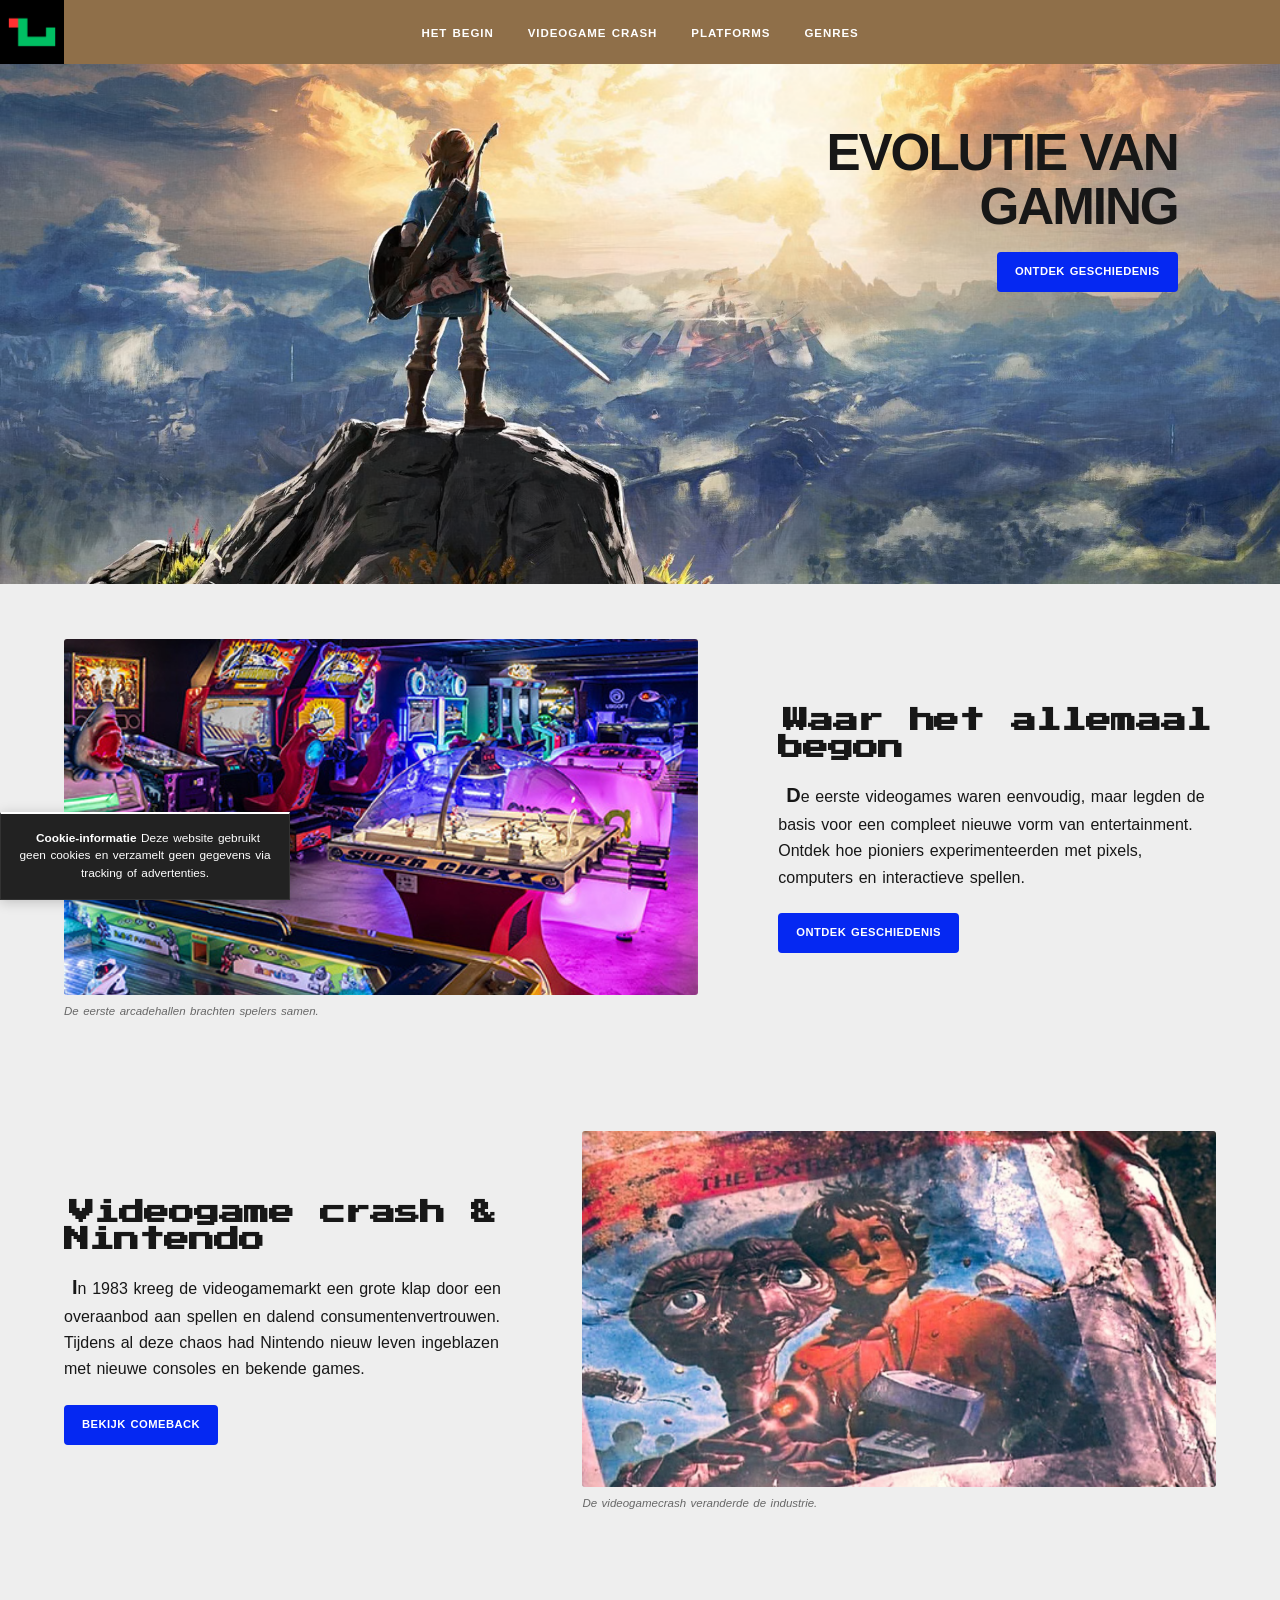
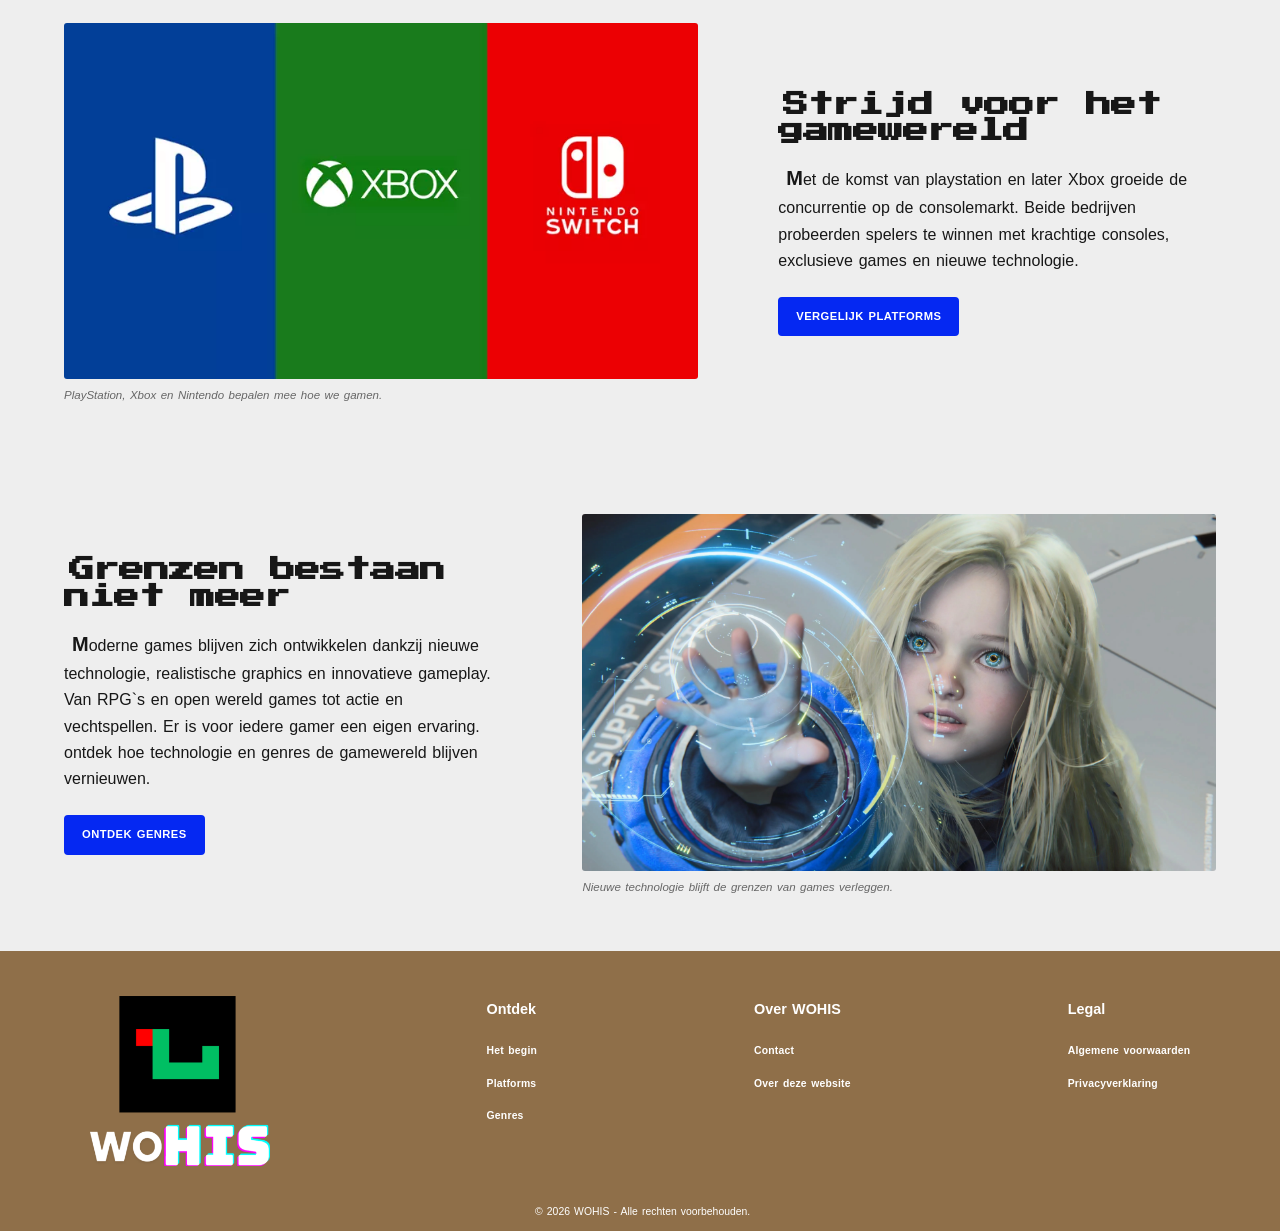
==== commit 650731c0: "cookies" ====
--- a/index.html
+++ b/index.html
@@ -122,5 +122,10 @@
             &copy; 2026 WOHIS &#45; Alle rechten voorbehouden&#46;
         </p>
     </footer>
+
+    <aside class="cookie-message" aria-label="Cookie-informatie">
+        <p><strong>Cookie&#45;informatie</strong> Deze website gebruikt geen cookies en verzamelt geen gegevens via tracking of advertenties&#46;</p>
+    </aside>
+
 </body>
 </html>
--- a/css/style.css
+++ b/css/style.css
@@ -179,11 +179,6 @@
     font-weight: 800; /* Extra dikke tekst */
 }
 
-/* Verandert de knop wanneer je er met de muis overheen gaat */
-.button:hover {
-    background-color: #ffffff; /* Witte achtergrond */
-    color: #0528F2; /* Blauwe tekst */
-}
 
 
 /* =================================
@@ -299,7 +294,8 @@
     z-index: 9999; /* Zorgt dat de melding boven andere elementen staat */
     right: 16px;
     bottom: 16px;
-    max-width: 290px; /* Maximale breedte van de melding */
+    max-width: 290px;
+    max-height: 90px;
     padding: 14px; /* Binnenruimte */
     border: 1px solid #333333;
     background-color: #ffffff;
@@ -496,13 +492,6 @@
     cursor: pointer; /* Verandert de muisaanwijzer in een handje */
 }
 
-/* Verandert de verzendknop wanneer je er met de muis overheen gaat */
-.message-field input[type="submit"]:hover {
-    background-color: #ffffff;
-    color: #0528F2;
-}
-
-
 /* =================================
    GENRES PAGINA
 ================================= */
@@ -582,6 +571,38 @@
     color: #777777;
     font-size: 0.65rem;
     font-style: italic;
+}
+
+/* Cookie information notice */
+.cookie-message {
+    position: fixed;
+    bottom: 0;
+    left: 0;
+    width: 100%;
+    max-width: 290px;
+    max-height: 90px;
+    box-sizing: border-box;
+    padding: 1rem;
+    background-color: #222222;
+    color: #ffffff;
+    text-align: center;
+    border-top: 0.15rem double #ffffff;
+    font-size: 0.74rem;
+    z-index: 99999;
+}
+
+.cookie-message p {
+    margin: 0;
+    color: #ffffff;
+    line-height: 1.5;
+}
+
+/* Cookie notice on smaller screens */
+@media screen and (max-width: 768px) {
+    .cookie-message {
+        padding: 0.8rem;
+        font-size: 0.9rem;
+    }
 }
 
 /* =================================
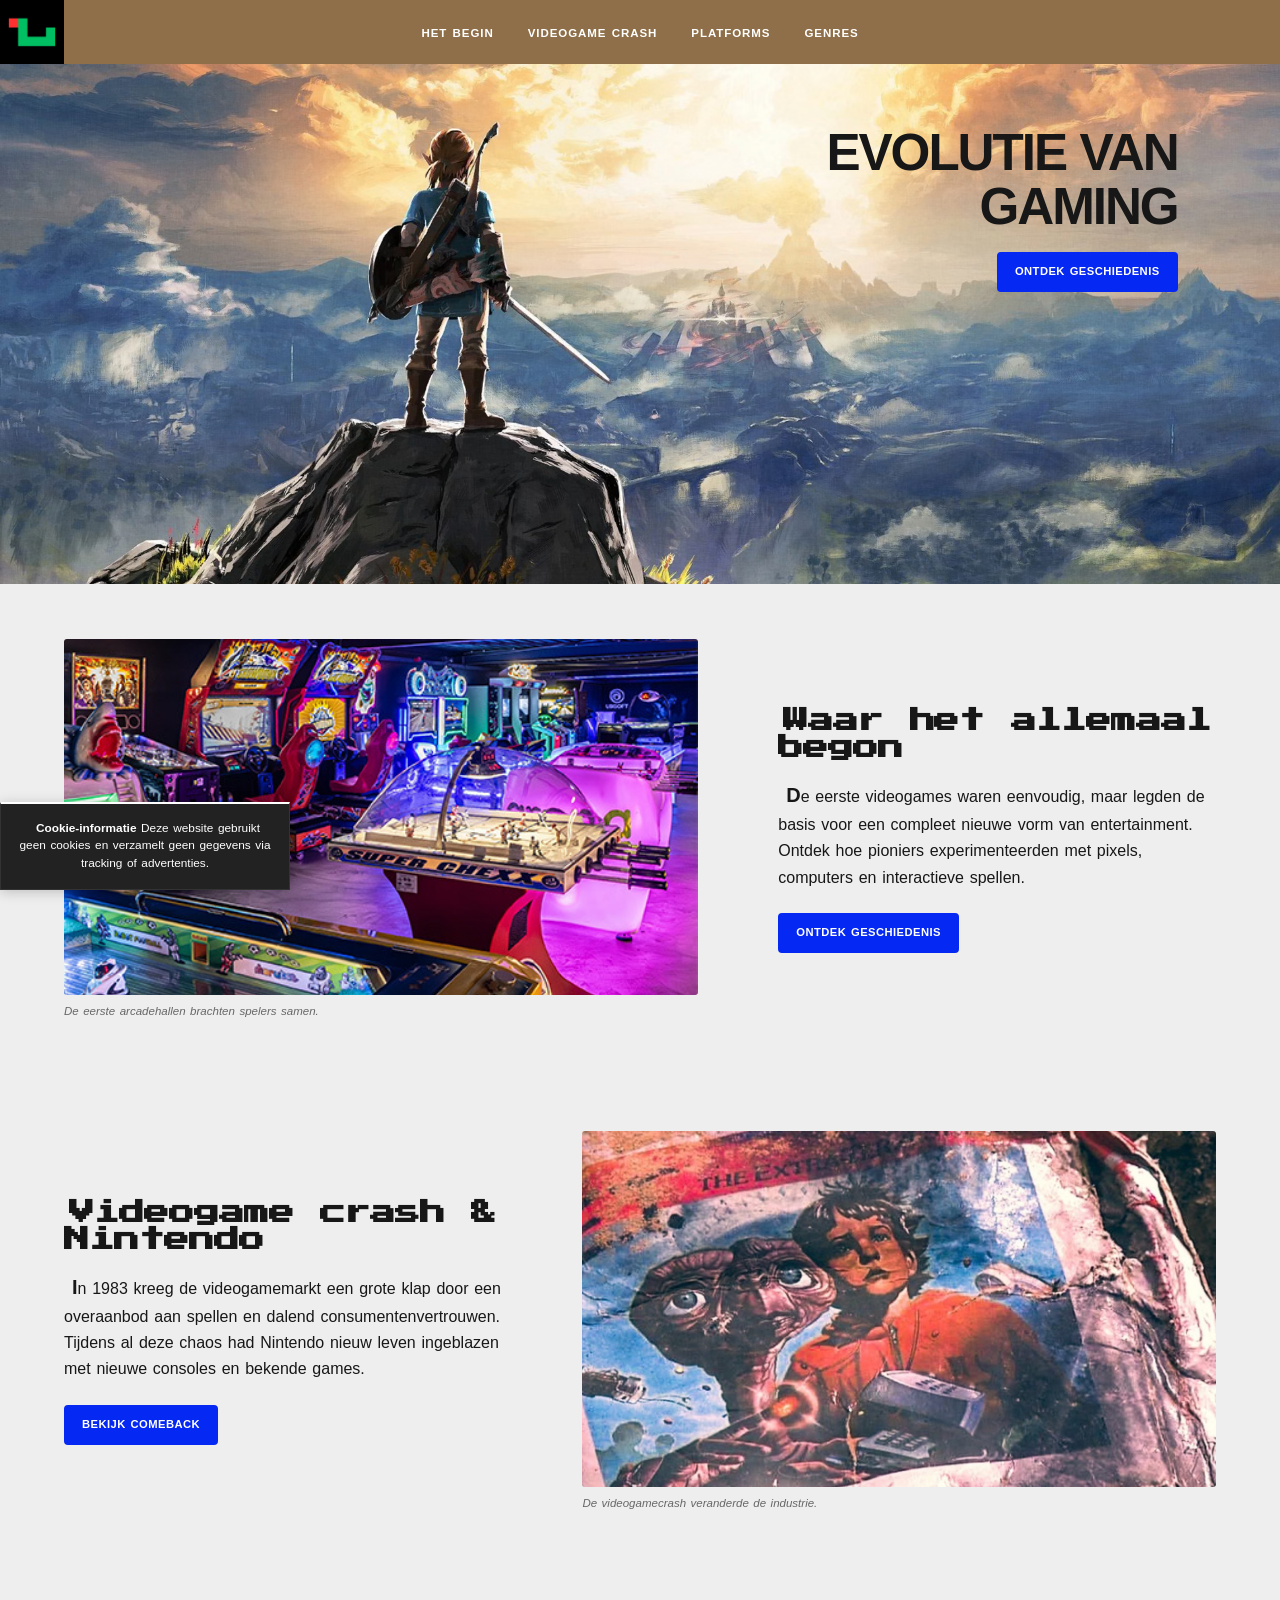
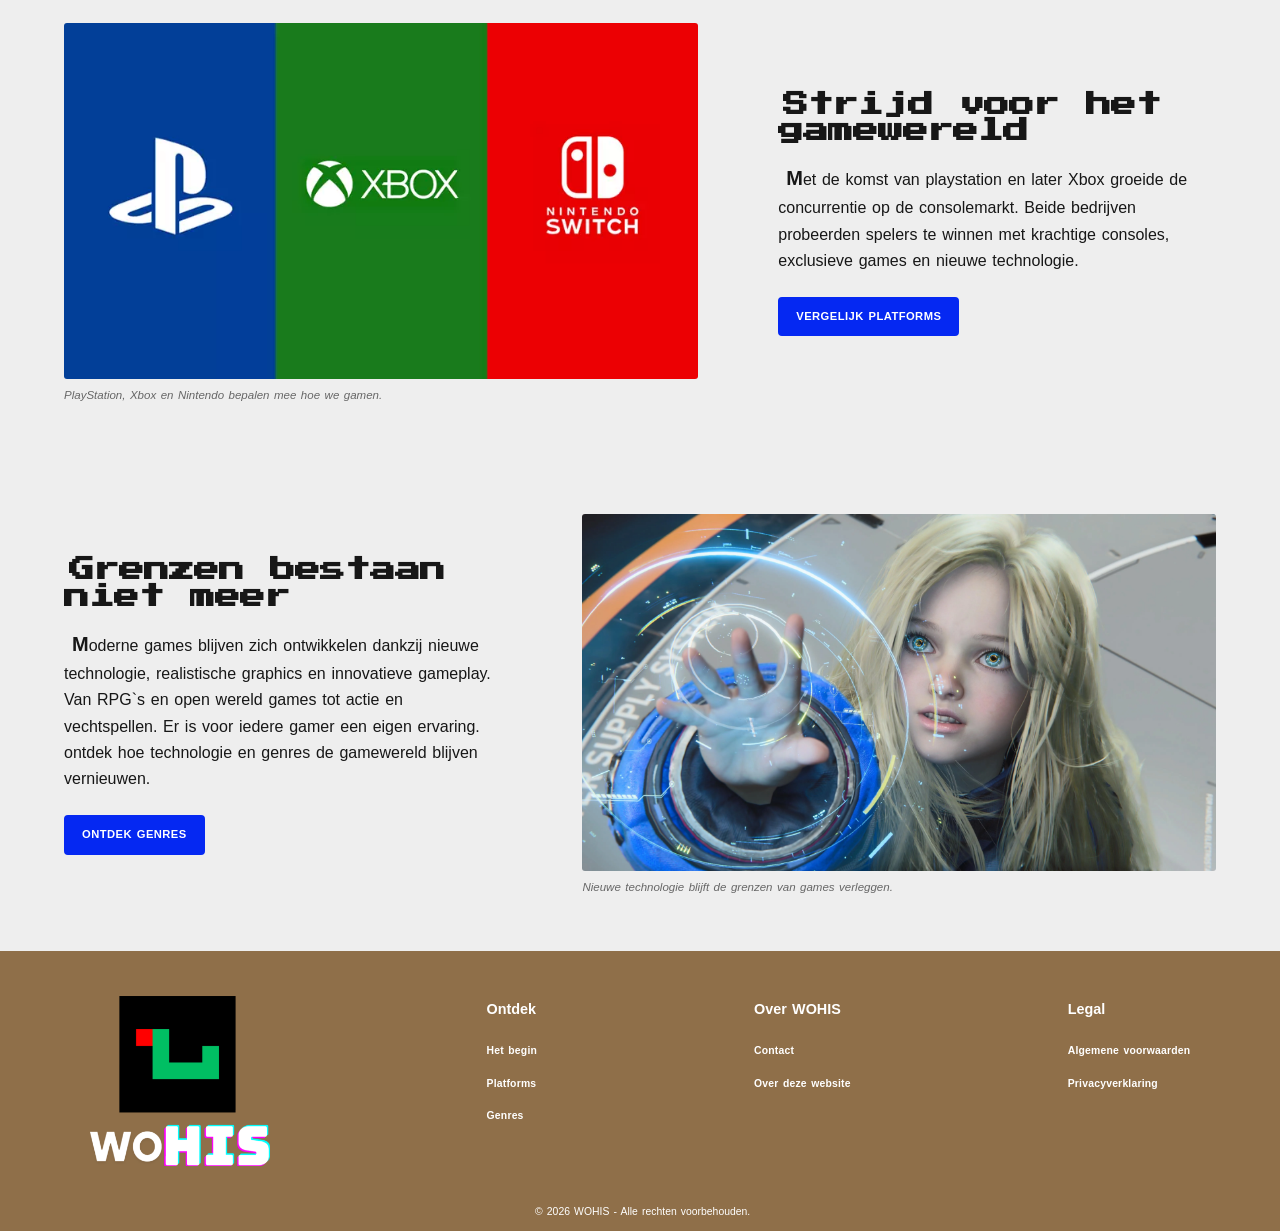
==== commit 4eecf03b: "minor changes" ====
--- a/index.html
+++ b/index.html
@@ -2,11 +2,11 @@
 <html lang="nl">
 <head>
     <meta charset="utf-8">
-    <meta name="author" content="VUL JE NAAM IN">
+    <meta name="author" content="Ensar Bir">
     <meta name="description" content="Ontdek de geschiedenis van gaming, van de eerste arcades tot moderne videogames en consoles.">
     <meta name="keywords" content="gaming, geschiedenis, videogames, Nintendo, PlayStation">
     <meta name="viewport" content="width=device-width, initial-scale=1.0">
-    <title>WOHIS - Evolutie van gaming</title>
+    <title>WOHIS &#45; Evolutie van gaming</title>
     <link rel="icon" href="img/favicon.png" type="image/png">
     <link rel="stylesheet" type="text/css" href="css/style.css">
 </head>
--- a/css/style.css
+++ b/css/style.css
@@ -589,6 +589,7 @@
     border-top: 0.15rem double #ffffff;
     font-size: 0.74rem;
     z-index: 99999;
+    margin-bottom: 10px;
 }
 
 .cookie-message p {
@@ -738,7 +739,7 @@
 ================================= */
 
 /* Deze instellingen gelden alleen voor schermen breder dan 768px */
-@media screen and (min-width: 769px) {
+@media screen and (min-width: 768px) {
 
     /* Zet omgekeerde inhoudsrijen op desktop in een normale rij */
     .content-row.reverse {
